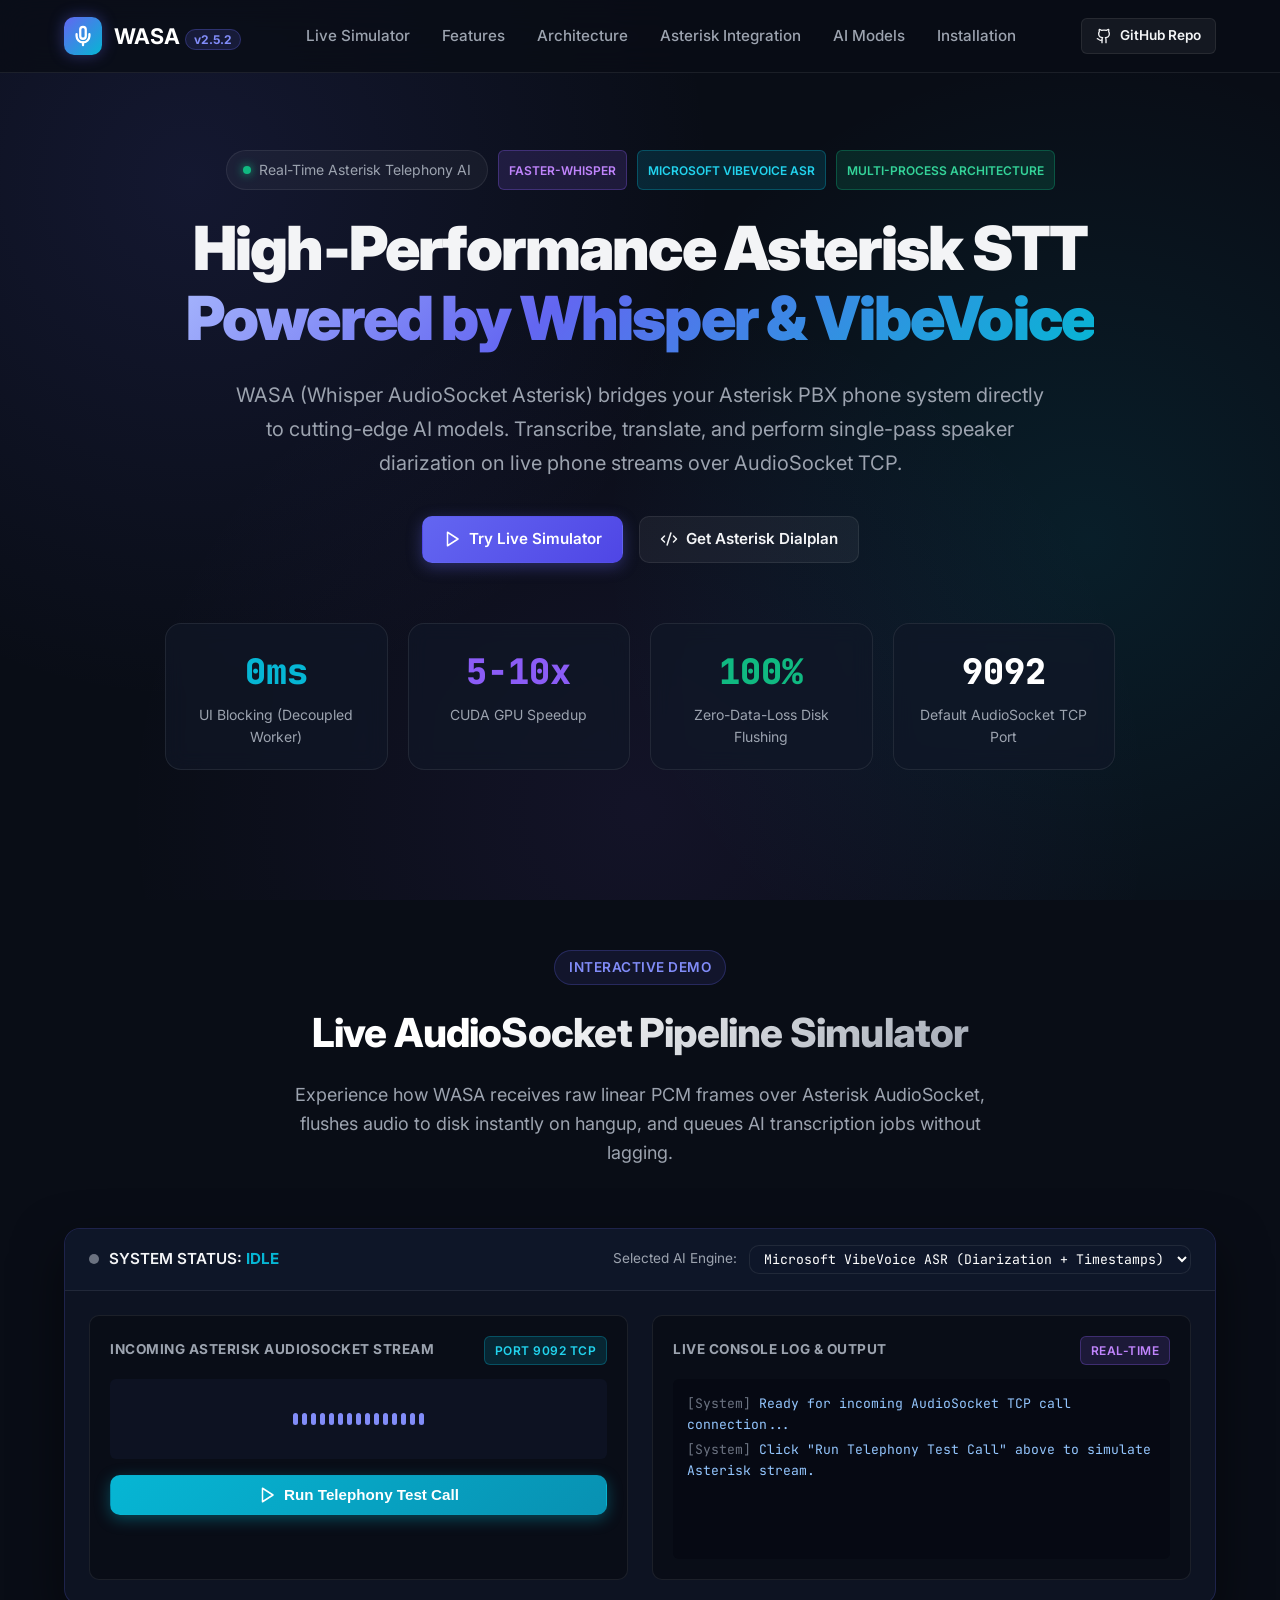
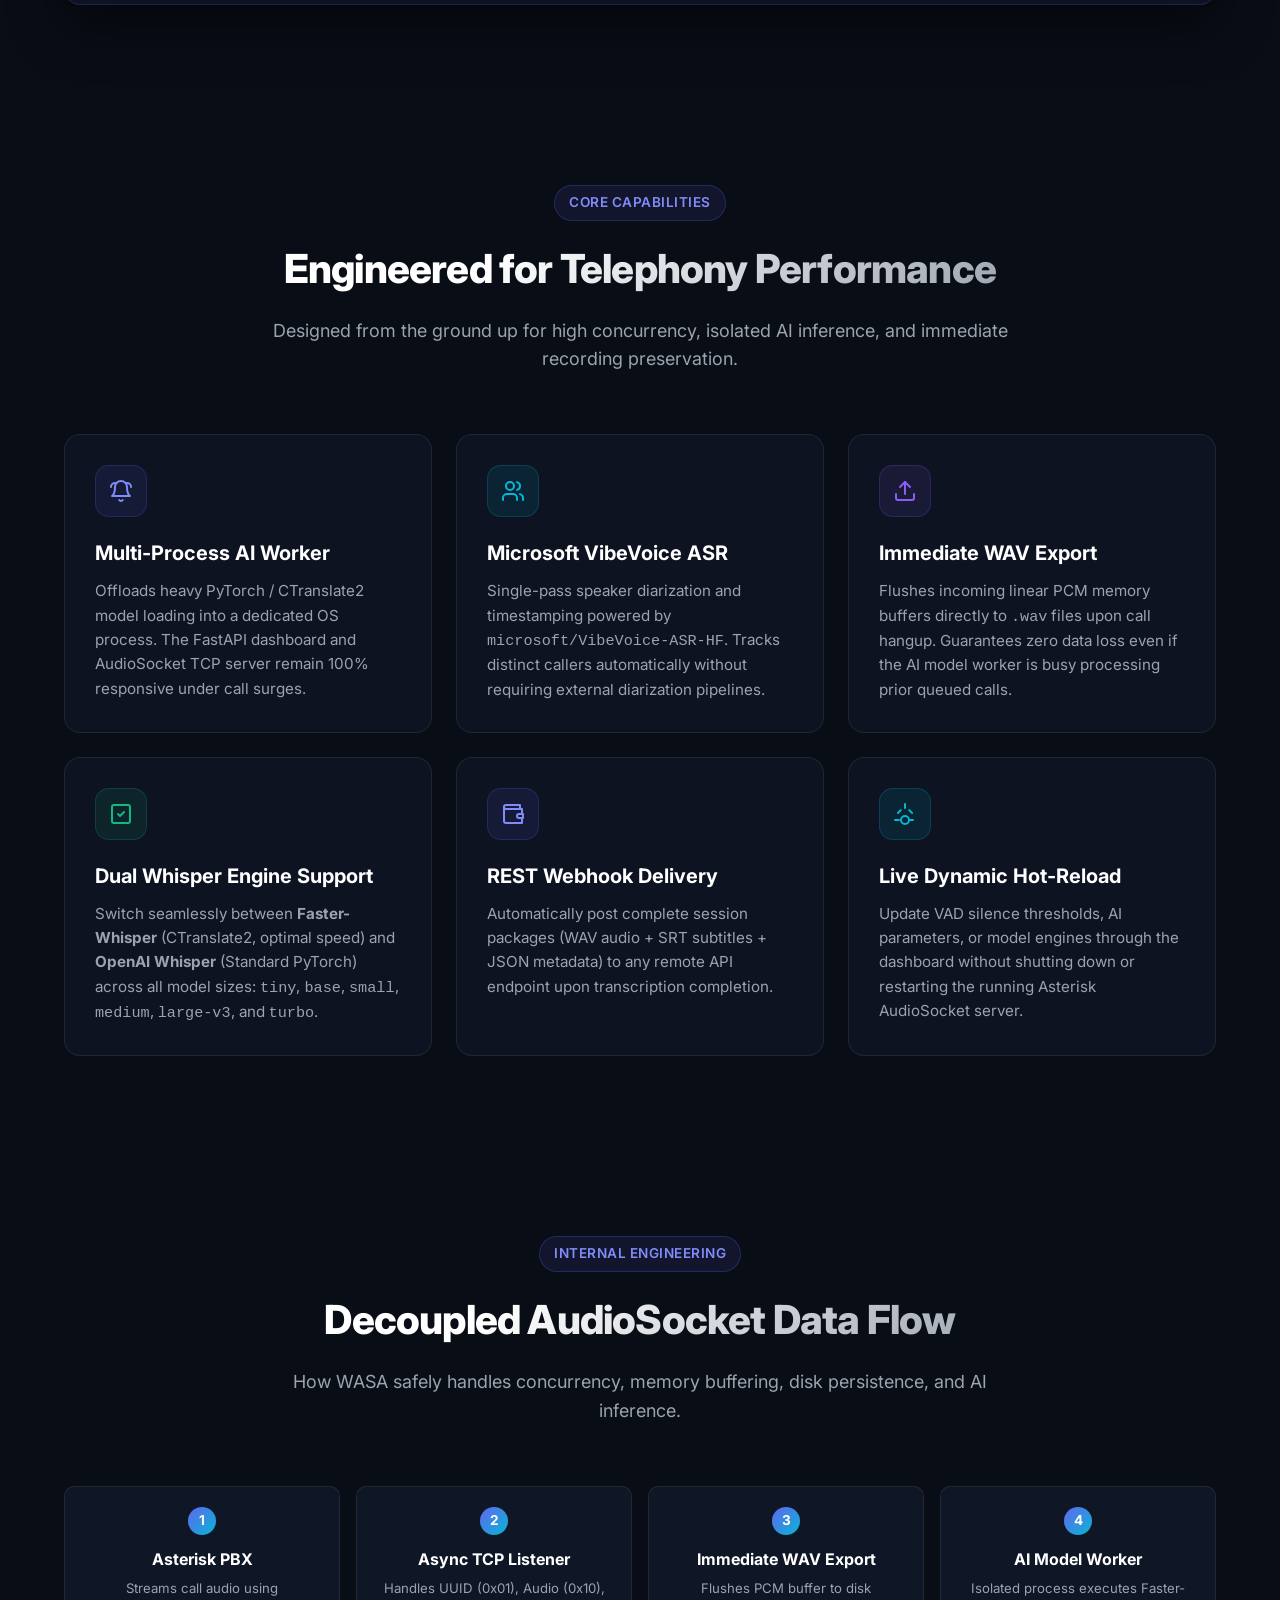
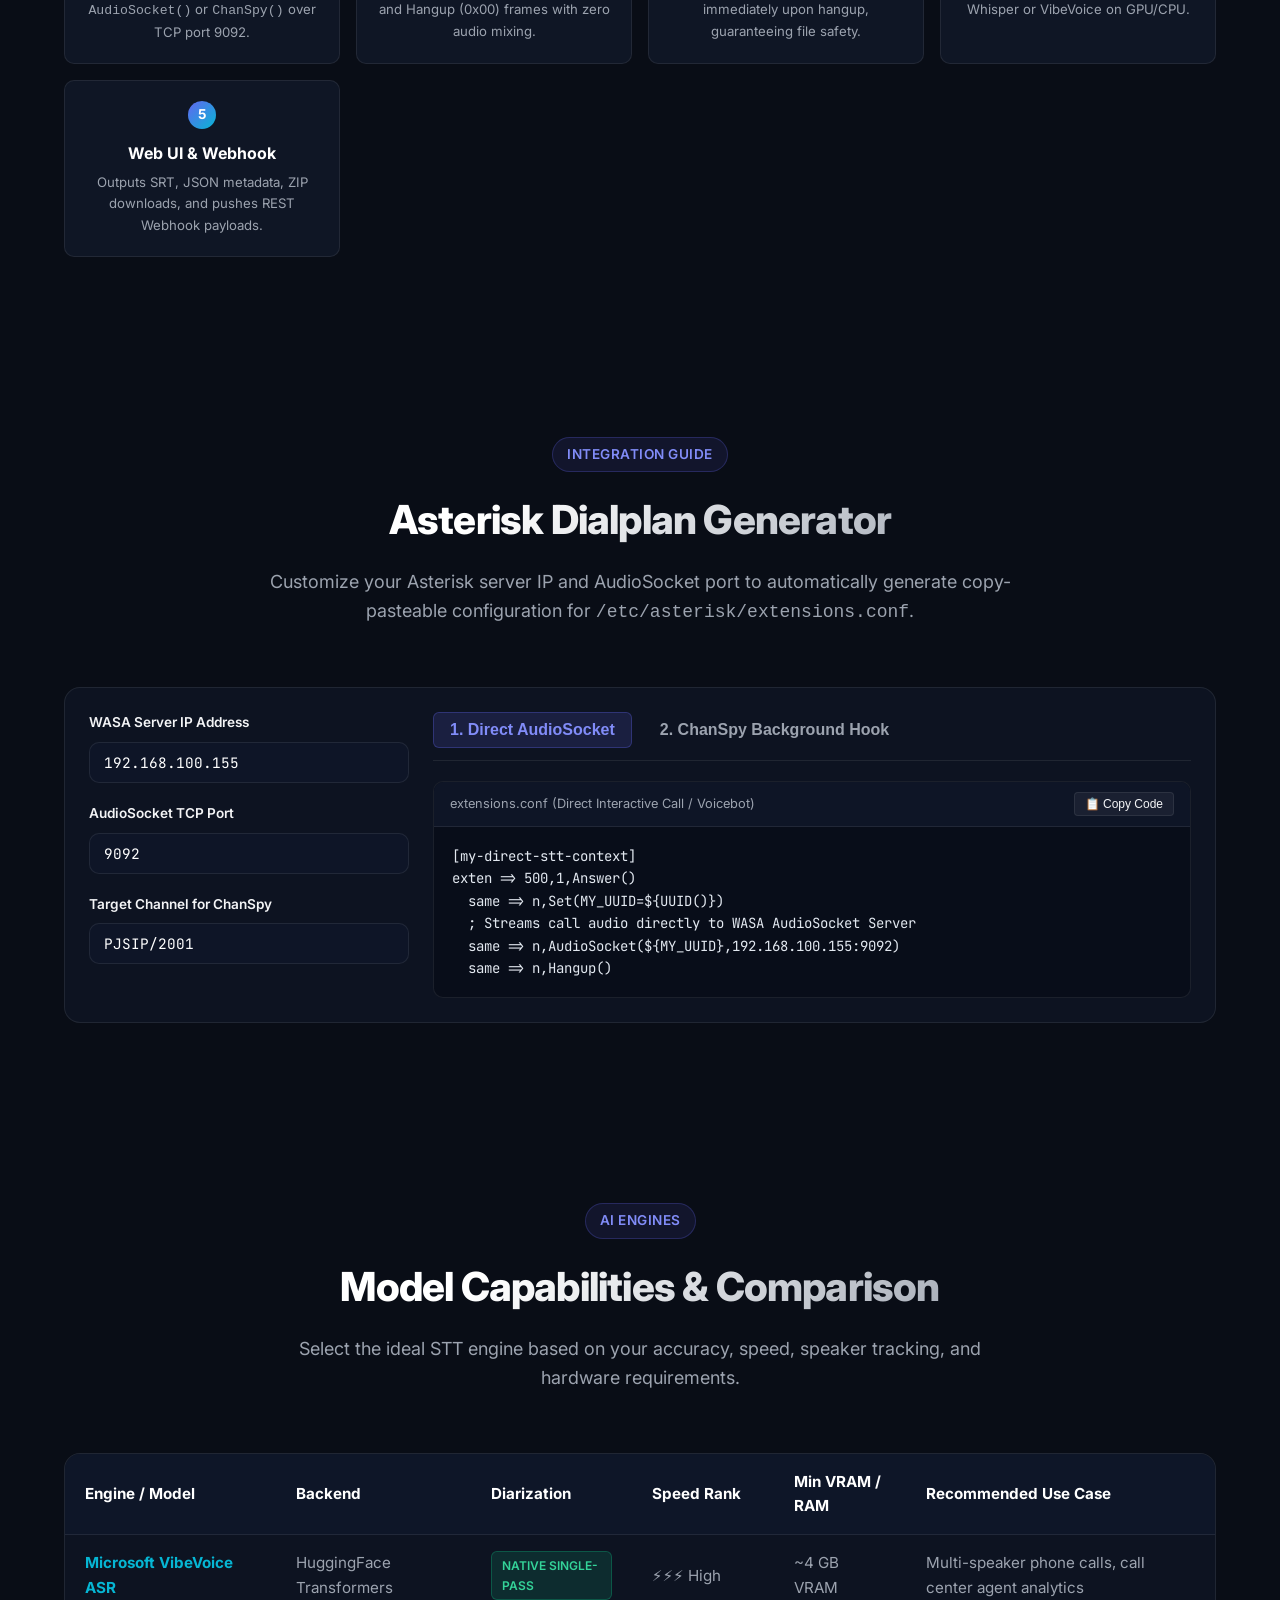
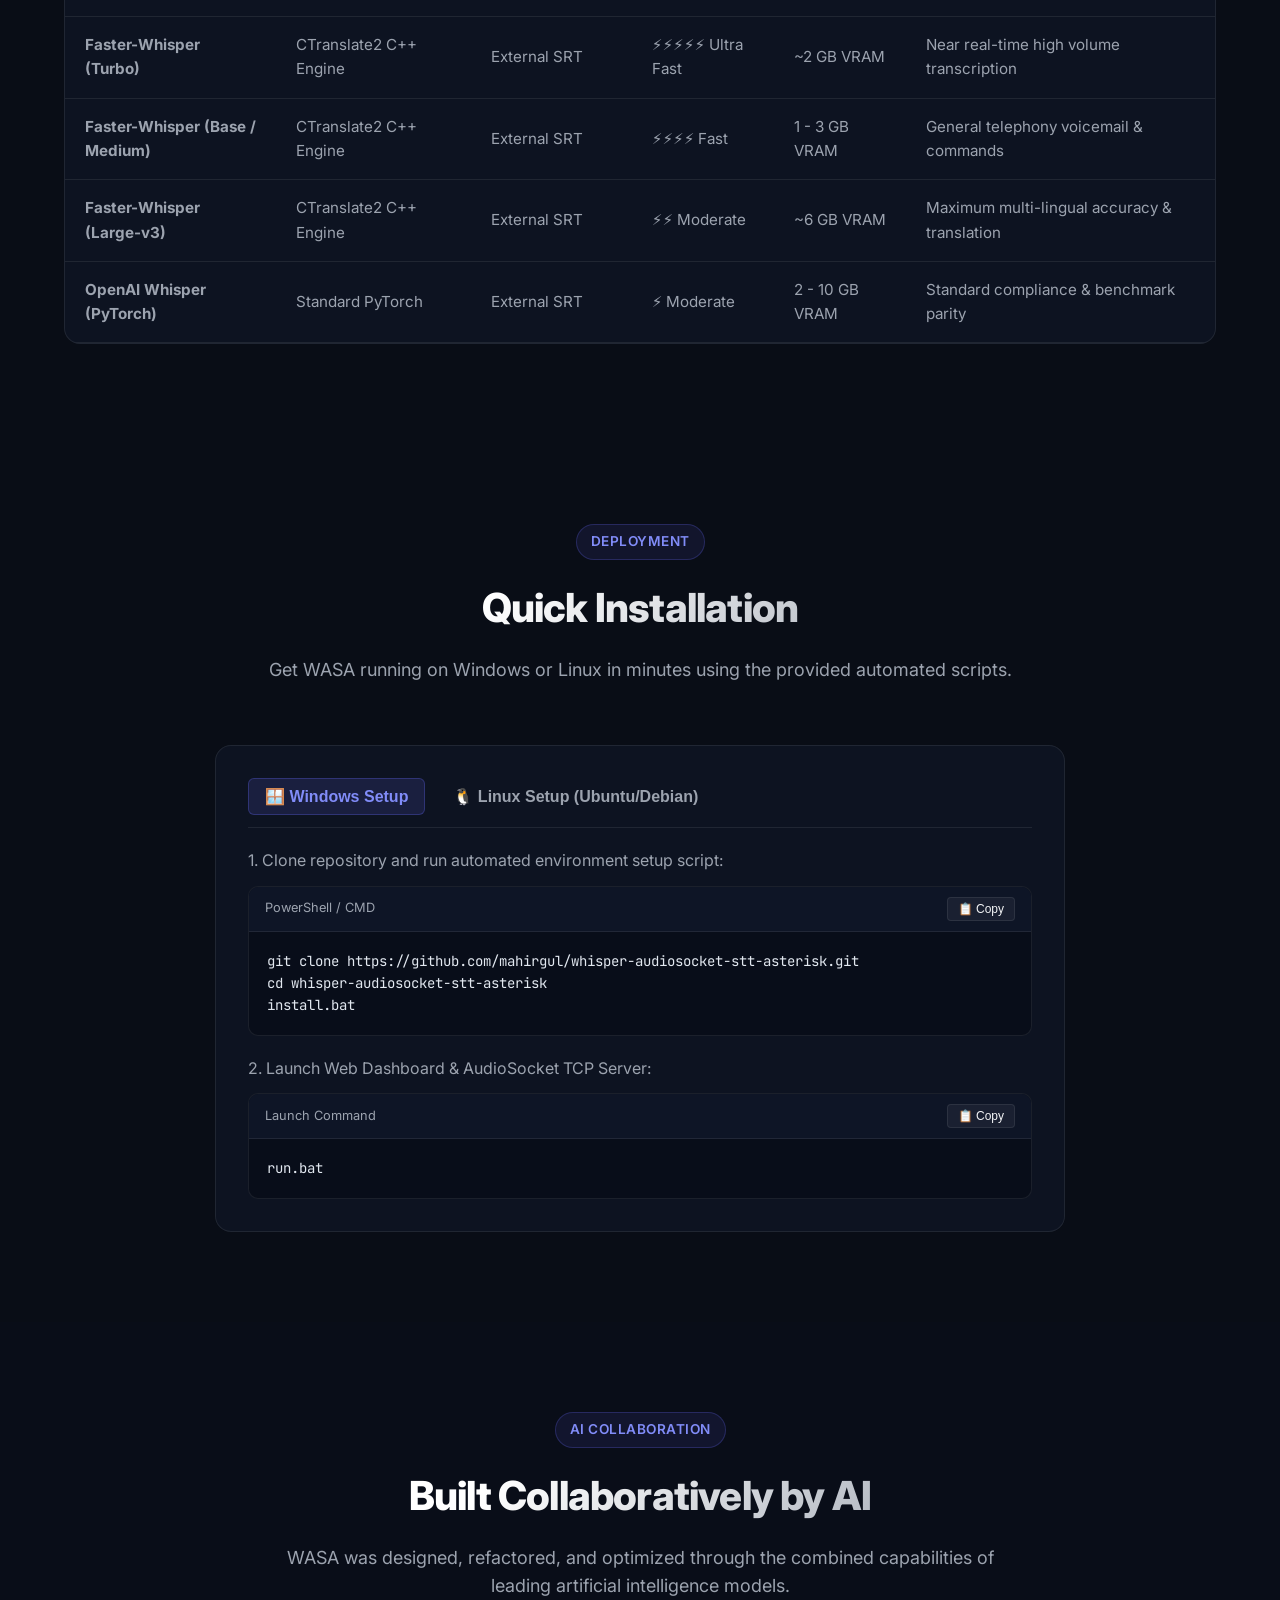
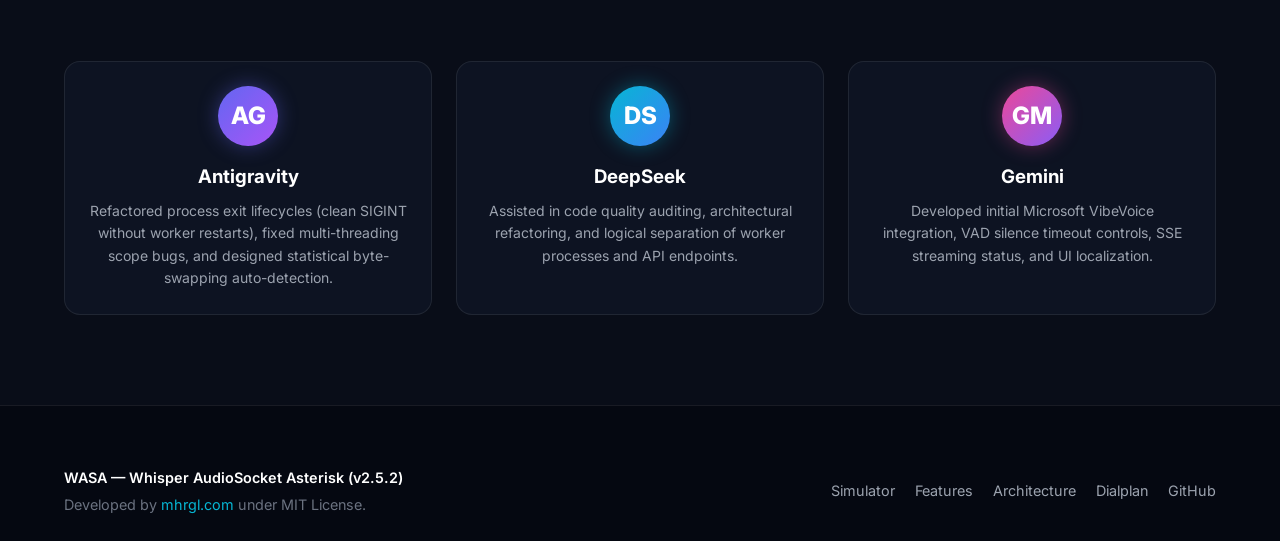
==== docs/index.html @ 1b84e997 "feat: add GitHub Pages website and deployment workflow" ====
<!DOCTYPE html>
<html lang="en">
<head>
  <meta charset="UTF-8">
  <meta name="viewport" content="width=device-width, initial-scale=1.0">
  <title>WASA — Whisper AudioSocket Asterisk | Real-Time AI Telephony Engine</title>
  <meta name="description" content="WASA (Whisper AudioSocket Asterisk) is a high-performance multi-process AI telephony engine transcribing live Asterisk PBX AudioSocket streams with Whisper and Microsoft VibeVoice ASR.">
  <meta name="keywords" content="Asterisk, AudioSocket, Whisper, Faster-Whisper, VibeVoice, Telephony, Speech to Text, STT, AI, Diarization, PyTorch, FastAPI">
  
  <!-- Google Fonts & Lucide Icons -->
  <link rel="preconnect" href="https://fonts.googleapis.com">
  <link rel="preconnect" href="https://fonts.gstatic.com" crossorigin>
  <link href="https://fonts.googleapis.com/css2?family=Inter:wght@300;400;500;600;700;800;900&family=JetBrains+Mono:wght@400;500;600;700&display=swap" rel="stylesheet">
  
  <!-- Main Stylesheet -->
  <link rel="stylesheet" href="styles.css">
  <link rel="icon" type="image/x-icon" href="../frontend/favicon.ico">
</head>
<body>

  <!-- Navigation Bar -->
  <nav class="navbar">
    <div class="container nav-container">
      <a href="#" class="nav-brand">
        <div class="nav-logo-icon">
          <svg xmlns="http://www.w3.org/2000/svg" viewBox="0 0 24 24" fill="none" stroke="currentColor" stroke-width="2.5" stroke-linecap="round" stroke-linejoin="round">
            <path d="M12 2a3 3 0 0 0-3 3v7a3 3 0 0 0 6 0V5a3 3 0 0 0-3-3Z"/>
            <path d="M19 10v2a7 7 0 0 1-14 0v-2"/>
            <line x1="12" x2="12" y1="19" y2="22"/>
          </svg>
        </div>
        <span>WASA <span style="font-size: 0.75rem; color: var(--primary-glow); background: rgba(99,102,241,0.15); padding: 2px 8px; border-radius: 12px; border: 1px solid rgba(99,102,241,0.3);">v2.5.2</span></span>
      </a>

      <ul class="nav-links">
        <li><a href="#simulator" class="nav-link">Live Simulator</a></li>
        <li><a href="#features" class="nav-link">Features</a></li>
        <li><a href="#architecture" class="nav-link">Architecture</a></li>
        <li><a href="#dialplan" class="nav-link">Asterisk Integration</a></li>
        <li><a href="#models" class="nav-link">AI Models</a></li>
        <li><a href="#installation" class="nav-link">Installation</a></li>
      </ul>

      <div class="nav-actions">
        <a href="https://github.com/mahirgul/whisper-audiosocket-stt-asterisk" target="_blank" class="btn btn-secondary btn-sm">
          <svg xmlns="http://www.w3.org/2000/svg" width="16" height="16" viewBox="0 0 24 24" fill="none" stroke="currentColor" stroke-width="2" stroke-linecap="round" stroke-linejoin="round"><path d="M15 22v-4a4.8 4.8 0 0 0-1-3.5c3 0 6-2 6-5.5.08-1.25-.27-2.48-1-3.5.28-1.15.28-2.35 0-3.5 0 0-1 0-3 1.5-2.64-.5-5.36-.5-8 0C6 2 5 2 5 2c-.3 1.15-.3 2.35 0 3.5A5.403 5.403 0 0 0 4 9c0 3.5 3 5.5 6 5.5-.39.49-.68 1.05-.85 1.65-.17.6-.22 1.23-.15 1.85v4"/><path d="M9 18c-4.51 2-5-2-7-2"/></svg>
          GitHub Repo
        </a>
      </div>
    </div>
  </nav>

  <!-- Hero Section -->
  <section class="hero">
    <div class="container">
      <div class="hero-badge-container">
        <div class="hero-pill">
          <span class="dot"></span>
          Real-Time Asterisk Telephony AI
        </div>
        <span class="badge badge-purple">Faster-Whisper</span>
        <span class="badge badge-cyan">Microsoft VibeVoice ASR</span>
        <span class="badge badge-emerald">Multi-Process Architecture</span>
      </div>

      <h1 class="hero-title">
        High-Performance Asterisk STT<br>
        <span class="hero-title-gradient">Powered by Whisper & VibeVoice</span>
      </h1>

      <p class="hero-subtitle">
        WASA (Whisper AudioSocket Asterisk) bridges your Asterisk PBX phone system directly to cutting-edge AI models. Transcribe, translate, and perform single-pass speaker diarization on live phone streams over AudioSocket TCP.
      </p>

      <div class="hero-cta">
        <a href="#simulator" class="btn btn-primary">
          <svg xmlns="http://www.w3.org/2000/svg" width="18" height="18" viewBox="0 0 24 24" fill="none" stroke="currentColor" stroke-width="2" stroke-linecap="round" stroke-linejoin="round"><polygon points="6 3 20 12 6 21 6 3"/></svg>
          Try Live Simulator
        </a>
        <a href="#dialplan" class="btn btn-secondary">
          <svg xmlns="http://www.w3.org/2000/svg" width="18" height="18" viewBox="0 0 24 24" fill="none" stroke="currentColor" stroke-width="2" stroke-linecap="round" stroke-linejoin="round"><path d="m18 16 4-4-4-4"/><path d="m6 8-4 4 4 4"/><path d="m14.5 4-5 16"/></svg>
          Get Asterisk Dialplan
        </a>
      </div>

      <!-- Hero Stats Bar -->
      <div class="hero-stats">
        <div class="stat-card">
          <div class="stat-value cyan">0ms</div>
          <div class="stat-label">UI Blocking (Decoupled Worker)</div>
        </div>
        <div class="stat-card">
          <div class="stat-value purple">5-10x</div>
          <div class="stat-label">CUDA GPU Speedup</div>
        </div>
        <div class="stat-card">
          <div class="stat-value emerald">100%</div>
          <div class="stat-label">Zero-Data-Loss Disk Flushing</div>
        </div>
        <div class="stat-card">
          <div class="stat-value">9092</div>
          <div class="stat-label">Default AudioSocket TCP Port</div>
        </div>
      </div>
    </div>
  </section>

  <!-- Interactive Telephony Simulator Section -->
  <section id="simulator">
    <div class="container">
      <div class="section-header">
        <span class="section-tag">Interactive Demo</span>
        <h2 class="section-title">Live AudioSocket Pipeline Simulator</h2>
        <p class="section-desc">Experience how WASA receives raw linear PCM frames over Asterisk AudioSocket, flushes audio to disk instantly on hangup, and queues AI transcription jobs without lagging.</p>
      </div>

      <div class="simulator-box">
        <div class="simulator-header">
          <div class="simulator-title">
            <span class="status-dot" id="sim-status-dot"></span>
            <span>SYSTEM STATUS: <strong id="sim-status-text" style="color: var(--cyan);">IDLE</strong></span>
          </div>

          <div style="display: flex; align-items: center; gap: 12px;">
            <label for="sim-engine" style="font-size: 0.85rem; color: var(--text-muted);">Selected AI Engine:</label>
            <select id="sim-engine" class="form-select" style="padding: 4px 10px; font-size: 0.825rem;">
              <option value="vibevoice">Microsoft VibeVoice ASR (Diarization + Timestamps)</option>
              <option value="faster">Faster-Whisper (Turbo / Base)</option>
              <option value="openai">OpenAI Whisper (Standard PyTorch)</option>
            </select>
          </div>
        </div>

        <div class="simulator-body">
          <div class="sim-panel">
            <div class="sim-panel-title">
              <span>Incoming Asterisk AudioSocket Stream</span>
              <span class="badge badge-cyan">Port 9092 TCP</span>
            </div>

            <!-- Wave Visualizer -->
            <div class="wave-visualizer" id="sim-wave">
              <div class="wave-bar"></div><div class="wave-bar"></div><div class="wave-bar"></div>
              <div class="wave-bar"></div><div class="wave-bar"></div><div class="wave-bar"></div>
              <div class="wave-bar"></div><div class="wave-bar"></div><div class="wave-bar"></div>
              <div class="wave-bar"></div><div class="wave-bar"></div><div class="wave-bar"></div>
              <div class="wave-bar"></div><div class="wave-bar"></div><div class="wave-bar"></div>
            </div>

            <button id="sim-start-btn" class="btn btn-cyan" style="width: 100%;">
              <svg xmlns="http://www.w3.org/2000/svg" width="18" height="18" viewBox="0 0 24 24" fill="none" stroke="currentColor" stroke-width="2" stroke-linecap="round" stroke-linejoin="round"><polygon points="6 3 20 12 6 21 6 3"/></svg>
              Run Telephony Test Call
            </button>
          </div>

          <div class="sim-panel">
            <div class="sim-panel-title">
              <span>Live Console Log & Output</span>
              <span class="badge badge-purple">Real-Time</span>
            </div>

            <div class="sim-console" id="sim-console">
              <div class="sim-console-line info"><span class="ts">[System]</span> Ready for incoming AudioSocket TCP call connection...</div>
              <div class="sim-console-line info"><span class="ts">[System]</span> Click "Run Telephony Test Call" above to simulate Asterisk stream.</div>
            </div>
          </div>
        </div>
      </div>
    </div>
  </section>

  <!-- Key Features Grid -->
  <section id="features">
    <div class="container">
      <div class="section-header">
        <span class="section-tag">Core Capabilities</span>
        <h2 class="section-title">Engineered for Telephony Performance</h2>
        <p class="section-desc">Designed from the ground up for high concurrency, isolated AI inference, and immediate recording preservation.</p>
      </div>

      <div class="features-grid">
        <div class="feature-card">
          <div class="feature-icon">
            <svg xmlns="http://www.w3.org/2000/svg" width="24" height="24" viewBox="0 0 24 24" fill="none" stroke="currentColor" stroke-width="2" stroke-linecap="round" stroke-linejoin="round"><path d="M18 8A6 6 0 0 0 6 8c0 7-3 9-3 9h18s-3-2-3-9"/><path d="M13.73 21a2 2 0 0 1-3.46 0"/><path d="M2 8c0-2.2 1.8-4 4-4"/><path d="M22 8c0-2.2-1.8-4-4-4"/></svg>
          </div>
          <h3 class="feature-title">Multi-Process AI Worker</h3>
          <p class="feature-desc">Offloads heavy PyTorch / CTranslate2 model loading into a dedicated OS process. The FastAPI dashboard and AudioSocket TCP server remain 100% responsive under call surges.</p>
        </div>

        <div class="feature-card cyan">
          <div class="feature-icon">
            <svg xmlns="http://www.w3.org/2000/svg" width="24" height="24" viewBox="0 0 24 24" fill="none" stroke="currentColor" stroke-width="2" stroke-linecap="round" stroke-linejoin="round"><path d="M16 21v-2a4 4 0 0 0-4-4H6a4 4 0 0 0-4 4v2"/><circle cx="9" cy="7" r="4"/><path d="M22 21v-2a4 4 0 0 0-3-3.87"/><path d="M16 3.13a4 4 0 0 1 0 7.75"/></svg>
          </div>
          <h3 class="feature-title">Microsoft VibeVoice ASR</h3>
          <p class="feature-desc">Single-pass speaker diarization and timestamping powered by <code>microsoft/VibeVoice-ASR-HF</code>. Tracks distinct callers automatically without requiring external diarization pipelines.</p>
        </div>

        <div class="feature-card purple">
          <div class="feature-icon">
            <svg xmlns="http://www.w3.org/2000/svg" width="24" height="24" viewBox="0 0 24 24" fill="none" stroke="currentColor" stroke-width="2" stroke-linecap="round" stroke-linejoin="round"><path d="M21 15v4a2 2 0 0 1-2 2H5a2 2 0 0 1-2-2v-4"/><polyline points="17 8 12 3 7 8"/><line x1="12" x2="12" y1="3" y2="15"/></svg>
          </div>
          <h3 class="feature-title">Immediate WAV Export</h3>
          <p class="feature-desc">Flushes incoming linear PCM memory buffers directly to <code>.wav</code> files upon call hangup. Guarantees zero data loss even if the AI model worker is busy processing prior queued calls.</p>
        </div>

        <div class="feature-card emerald">
          <div class="feature-icon">
            <svg xmlns="http://www.w3.org/2000/svg" width="24" height="24" viewBox="0 0 24 24" fill="none" stroke="currentColor" stroke-width="2" stroke-linecap="round" stroke-linejoin="round"><rect width="18" height="18" x="3" y="3" rx="2"/><path d="m9 12 2 2 4-4"/></svg>
          </div>
          <h3 class="feature-title">Dual Whisper Engine Support</h3>
          <p class="feature-desc">Switch seamlessly between <strong>Faster-Whisper</strong> (CTranslate2, optimal speed) and <strong>OpenAI Whisper</strong> (Standard PyTorch) across all model sizes: <code>tiny</code>, <code>base</code>, <code>small</code>, <code>medium</code>, <code>large-v3</code>, and <code>turbo</code>.</p>
        </div>

        <div class="feature-card">
          <div class="feature-icon">
            <svg xmlns="http://www.w3.org/2000/svg" width="24" height="24" viewBox="0 0 24 24" fill="none" stroke="currentColor" stroke-width="2" stroke-linecap="round" stroke-linejoin="round"><path d="M21 12V7H5a2 2 0 0 1 0-4h14v4"/><path d="M3 5v14a2 2 0 0 0 2 2h16v-5"/><path d="M18 12a2 2 0 0 0 0 4h4v-4Z"/></svg>
          </div>
          <h3 class="feature-title">REST Webhook Delivery</h3>
          <p class="feature-desc">Automatically post complete session packages (WAV audio + SRT subtitles + JSON metadata) to any remote API endpoint upon transcription completion.</p>
        </div>

        <div class="feature-card cyan">
          <div class="feature-icon">
            <svg xmlns="http://www.w3.org/2000/svg" width="24" height="24" viewBox="0 0 24 24" fill="none" stroke="currentColor" stroke-width="2" stroke-linecap="round" stroke-linejoin="round"><path d="M12 2v4"/><path d="m4.93 10.93 2.83-2.83"/><path d="M2 18h4"/><path d="m20 18-4 0"/><path d="m19.07 10.93-2.83-2.83"/><circle cx="12" cy="18" r="4"/></svg>
          </div>
          <h3 class="feature-title">Live Dynamic Hot-Reload</h3>
          <p class="feature-desc">Update VAD silence thresholds, AI parameters, or model engines through the dashboard without shutting down or restarting the running Asterisk AudioSocket server.</p>
        </div>
      </div>
    </div>
  </section>

  <!-- System Architecture Explorer -->
  <section id="architecture">
    <div class="container">
      <div class="section-header">
        <span class="section-tag">Internal Engineering</span>
        <h2 class="section-title">Decoupled AudioSocket Data Flow</h2>
        <p class="section-desc">How WASA safely handles concurrency, memory buffering, disk persistence, and AI inference.</p>
      </div>

      <div class="arch-diagram">
        <div class="arch-node">
          <div class="arch-step-num">1</div>
          <h4 class="arch-node-title">Asterisk PBX</h4>
          <p class="arch-node-desc">Streams call audio using <code>AudioSocket()</code> or <code>ChanSpy()</code> over TCP port 9092.</p>
        </div>

        <div class="arch-node">
          <div class="arch-step-num">2</div>
          <h4 class="arch-node-title">Async TCP Listener</h4>
          <p class="arch-node-desc">Handles UUID (0x01), Audio (0x10), and Hangup (0x00) frames with zero audio mixing.</p>
        </div>

        <div class="arch-node">
          <div class="arch-step-num">3</div>
          <h4 class="arch-node-title">Immediate WAV Export</h4>
          <p class="arch-node-desc"> Flushes PCM buffer to disk immediately upon hangup, guaranteeing file safety.</p>
        </div>

        <div class="arch-node">
          <div class="arch-step-num">4</div>
          <h4 class="arch-node-title">AI Model Worker</h4>
          <p class="arch-node-desc">Isolated process executes Faster-Whisper or VibeVoice on GPU/CPU.</p>
        </div>

        <div class="arch-node">
          <div class="arch-step-num">5</div>
          <h4 class="arch-node-title">Web UI & Webhook</h4>
          <p class="arch-node-desc">Outputs SRT, JSON metadata, ZIP downloads, and pushes REST Webhook payloads.</p>
        </div>
      </div>
    </div>
  </section>

  <!-- Asterisk Dialplan Customizer -->
  <section id="dialplan">
    <div class="container">
      <div class="section-header">
        <span class="section-tag">Integration Guide</span>
        <h2 class="section-title">Asterisk Dialplan Generator</h2>
        <p class="section-desc">Customize your Asterisk server IP and AudioSocket port to automatically generate copy-pasteable configuration for <code>/etc/asterisk/extensions.conf</code>.</p>
      </div>

      <div class="dialplan-container">
        <div class="dialplan-controls">
          <div class="form-group">
            <label class="form-label" for="ast-ip">WASA Server IP Address</label>
            <input type="text" id="ast-ip" class="form-input" value="192.168.100.155" placeholder="e.g. 192.168.1.100">
          </div>

          <div class="form-group">
            <label class="form-label" for="ast-port">AudioSocket TCP Port</label>
            <input type="text" id="ast-port" class="form-input" value="9092" placeholder="9092">
          </div>

          <div class="form-group">
            <label class="form-label" for="ast-chan">Target Channel for ChanSpy</label>
            <input type="text" id="ast-chan" class="form-input" value="PJSIP/2001" placeholder="PJSIP/2001">
          </div>
        </div>

        <div>
          <!-- Tab Navigation for Code Snippets -->
          <div class="tab-header">
            <button class="tab-btn active" data-tab-group="dialplan" data-tab-target="tab-direct">1. Direct AudioSocket</button>
            <button class="tab-btn" data-tab-group="dialplan" data-tab-target="tab-chanspy">2. ChanSpy Background Hook</button>
          </div>

          <!-- Direct Code Tab -->
          <div id="tab-direct" class="tab-content active" data-tab-group="dialplan">
            <div class="code-block-wrapper">
              <div class="code-block-header">
                <span>extensions.conf (Direct Interactive Call / Voicebot)</span>
                <button class="copy-btn" onclick="copyToClipboard('code-direct', this)">📋 Copy Code</button>
              </div>
              <pre><code id="code-direct"></code></pre>
            </div>
          </div>

          <!-- ChanSpy Code Tab -->
          <div id="tab-chanspy" class="tab-content" data-tab-group="dialplan">
            <div class="code-block-wrapper">
              <div class="code-block-header">
                <span>extensions.conf (Silent Live Call Monitoring)</span>
                <button class="copy-btn" onclick="copyToClipboard('code-chanspy', this)">📋 Copy Code</button>
              </div>
              <pre><code id="code-chanspy"></code></pre>
            </div>
          </div>
        </div>
      </div>
    </div>
  </section>

  <!-- AI Model Matrix -->
  <section id="models">
    <div class="container">
      <div class="section-header">
        <span class="section-tag">AI Engines</span>
        <h2 class="section-title">Model Capabilities & Comparison</h2>
        <p class="section-desc">Select the ideal STT engine based on your accuracy, speed, speaker tracking, and hardware requirements.</p>
      </div>

      <div class="models-table-wrapper">
        <table class="models-table">
          <thead>
            <tr>
              <th>Engine / Model</th>
              <th>Backend</th>
              <th>Diarization</th>
              <th>Speed Rank</th>
              <th>Min VRAM / RAM</th>
              <th>Recommended Use Case</th>
            </tr>
          </thead>
          <tbody>
            <tr>
              <td><strong style="color: var(--cyan);">Microsoft VibeVoice ASR</strong></td>
              <td>HuggingFace Transformers</td>
              <td><span class="badge badge-emerald">Native Single-Pass</span></td>
              <td>⚡⚡⚡ High</td>
              <td>~4 GB VRAM</td>
              <td>Multi-speaker phone calls, call center agent analytics</td>
            </tr>
            <tr>
              <td><strong>Faster-Whisper (Turbo)</strong></td>
              <td>CTranslate2 C++ Engine</td>
              <td>External SRT</td>
              <td>⚡⚡⚡⚡⚡ Ultra Fast</td>
              <td>~2 GB VRAM</td>
              <td>Near real-time high volume transcription</td>
            </tr>
            <tr>
              <td><strong>Faster-Whisper (Base / Medium)</strong></td>
              <td>CTranslate2 C++ Engine</td>
              <td>External SRT</td>
              <td>⚡⚡⚡⚡ Fast</td>
              <td>1 - 3 GB VRAM</td>
              <td>General telephony voicemail & commands</td>
            </tr>
            <tr>
              <td><strong>Faster-Whisper (Large-v3)</strong></td>
              <td>CTranslate2 C++ Engine</td>
              <td>External SRT</td>
              <td>⚡⚡ Moderate</td>
              <td>~6 GB VRAM</td>
              <td>Maximum multi-lingual accuracy & translation</td>
            </tr>
            <tr>
              <td><strong>OpenAI Whisper (PyTorch)</strong></td>
              <td>Standard PyTorch</td>
              <td>External SRT</td>
              <td>⚡ Moderate</td>
              <td>2 - 10 GB VRAM</td>
              <td>Standard compliance & benchmark parity</td>
            </tr>
          </tbody>
        </table>
      </div>
    </div>
  </section>

  <!-- Installation Section -->
  <section id="installation">
    <div class="container">
      <div class="section-header">
        <span class="section-tag">Deployment</span>
        <h2 class="section-title">Quick Installation</h2>
        <p class="section-desc">Get WASA running on Windows or Linux in minutes using the provided automated scripts.</p>
      </div>

      <div class="glass-card" style="max-width: 850px; margin: 0 auto;">
        <div class="tab-header">
          <button class="tab-btn active" data-tab-group="install" data-tab-target="install-win">🪟 Windows Setup</button>
          <button class="tab-btn" data-tab-group="install" data-tab-target="install-linux">🐧 Linux Setup (Ubuntu/Debian)</button>
        </div>

        <div id="install-win" class="tab-content active" data-tab-group="install">
          <p style="margin-bottom: 12px; color: var(--text-muted);">1. Clone repository and run automated environment setup script:</p>
          <div class="code-block-wrapper" style="margin-bottom: 20px;">
            <div class="code-block-header">
              <span>PowerShell / CMD</span>
              <button class="copy-btn" onclick="copyToClipboard('code-install-win', this)">📋 Copy</button>
            </div>
            <pre><code id="code-install-win">git clone https://github.com/mahirgul/whisper-audiosocket-stt-asterisk.git
cd whisper-audiosocket-stt-asterisk
install.bat</code></pre>
          </div>

          <p style="margin-bottom: 12px; color: var(--text-muted);">2. Launch Web Dashboard & AudioSocket TCP Server:</p>
          <div class="code-block-wrapper">
            <div class="code-block-header">
              <span>Launch Command</span>
              <button class="copy-btn" onclick="copyToClipboard('code-run-win', this)">📋 Copy</button>
            </div>
            <pre><code id="code-run-win">run.bat</code></pre>
          </div>
        </div>

        <div id="install-linux" class="tab-content" data-tab-group="install">
          <p style="margin-bottom: 12px; color: var(--text-muted);">1. Clone repository and grant execution permissions:</p>
          <div class="code-block-wrapper" style="margin-bottom: 20px;">
            <div class="code-block-header">
              <span>Bash Shell</span>
              <button class="copy-btn" onclick="copyToClipboard('code-install-linux', this)">📋 Copy</button>
            </div>
            <pre><code id="code-install-linux">git clone https://github.com/mahirgul/whisper-audiosocket-stt-asterisk.git
cd whisper-audiosocket-stt-asterisk
chmod +x *.sh
./install.sh</code></pre>
          </div>

          <p style="margin-bottom: 12px; color: var(--text-muted);">2. Start server daemon:</p>
          <div class="code-block-wrapper">
            <div class="code-block-header">
              <span>Launch Command</span>
              <button class="copy-btn" onclick="copyToClipboard('code-run-linux', this)">📋 Copy</button>
            </div>
            <pre><code id="code-run-linux">./run.sh</code></pre>
          </div>
        </div>
      </div>
    </div>
  </section>

  <!-- Collaborative Engineering Section -->
  <section id="credits" style="background: rgba(10, 15, 27, 0.5);">
    <div class="container">
      <div class="section-header">
        <span class="section-tag">AI Collaboration</span>
        <h2 class="section-title">Built Collaboratively by AI</h2>
        <p class="section-desc">WASA was designed, refactored, and optimized through the combined capabilities of leading artificial intelligence models.</p>
      </div>

      <div class="collab-grid">
        <div class="collab-card">
          <div class="collab-avatar antigravity">AG</div>
          <h3 style="color: #fff; margin-bottom: 8px;">Antigravity</h3>
          <p style="font-size: 0.875rem; color: var(--text-muted);">Refactored process exit lifecycles (clean SIGINT without worker restarts), fixed multi-threading scope bugs, and designed statistical byte-swapping auto-detection.</p>
        </div>

        <div class="collab-card">
          <div class="collab-avatar deepseek">DS</div>
          <h3 style="color: #fff; margin-bottom: 8px;">DeepSeek</h3>
          <p style="font-size: 0.875rem; color: var(--text-muted);">Assisted in code quality auditing, architectural refactoring, and logical separation of worker processes and API endpoints.</p>
        </div>

        <div class="collab-card">
          <div class="collab-avatar gemini">GM</div>
          <h3 style="color: #fff; margin-bottom: 8px;">Gemini</h3>
          <p style="font-size: 0.875rem; color: var(--text-muted);">Developed initial Microsoft VibeVoice integration, VAD silence timeout controls, SSE streaming status, and UI localization.</p>
        </div>
      </div>
    </div>
  </section>

  <!-- Footer -->
  <footer>
    <div class="container footer-container">
      <div>
        <p style="font-weight: 600; color: #fff;">WASA — Whisper AudioSocket Asterisk (v2.5.2)</p>
        <p style="margin-top: 4px;">Developed by <a href="https://mhrgl.com" target="_blank" style="color: var(--cyan); text-decoration: none;">mhrgl.com</a> under MIT License.</p>
      </div>

      <div class="footer-links">
        <a href="#simulator">Simulator</a>
        <a href="#features">Features</a>
        <a href="#architecture">Architecture</a>
        <a href="#dialplan">Dialplan</a>
        <a href="https://github.com/mahirgul/whisper-audiosocket-stt-asterisk" target="_blank">GitHub</a>
      </div>
    </div>
  </footer>

  <!-- Application Script -->
  <script src="app.js"></script>
</body>
</html>
---- docs/styles.css ----
/* Modern GitHub Pages CSS for WASA (Whisper AudioSocket Asterisk) */
:root {
  --bg-dark: #090d16;
  --bg-card: rgba(17, 24, 39, 0.7);
  --bg-card-hover: rgba(24, 34, 53, 0.85);
  --border-color: rgba(255, 255, 255, 0.08);
  --border-glow: rgba(99, 102, 241, 0.3);
  
  --primary: #6366f1;
  --primary-glow: #818cf8;
  --cyan: #06b6d4;
  --emerald: #10b981;
  --purple: #8b5cf6;
  --rose: #f43f5e;
  --amber: #f59e0b;
  
  --text-main: #f3f4f6;
  --text-muted: #9ca3af;
  --text-dim: #6b7280;
  
  --font-sans: 'Inter', system-ui, -apple-system, BlinkMacSystemFont, 'Segoe UI', Roboto, sans-serif;
  --font-mono: 'JetBrains Mono', 'Fira Code', Consolas, monospace;

  --transition-fast: 0.2s ease;
  --transition-normal: 0.3s cubic-bezier(0.4, 0, 0.2, 1);
  --radius-lg: 16px;
  --radius-md: 10px;
  --radius-sm: 6px;
}

* {
  box-sizing: border-box;
  margin: 0;
  padding: 0;
}

html {
  scroll-behavior: smooth;
  font-family: var(--font-sans);
  background-color: var(--bg-dark);
  color: var(--text-main);
  line-height: 1.6;
}

body {
  overflow-x: hidden;
  background: 
    radial-gradient(circle at 15% 20%, rgba(99, 102, 241, 0.12) 0%, transparent 40%),
    radial-gradient(circle at 85% 60%, rgba(6, 182, 212, 0.1) 0%, transparent 40%),
    radial-gradient(circle at 50% 90%, rgba(139, 92, 246, 0.08) 0%, transparent 50%),
    var(--bg-dark);
  background-attachment: fixed;
}

/* Scrollbar styling */
::-webkit-scrollbar {
  width: 8px;
  height: 8px;
}
::-webkit-scrollbar-track {
  background: var(--bg-dark);
}
::-webkit-scrollbar-thumb {
  background: #1f293d;
  border-radius: 4px;
}
::-webkit-scrollbar-thumb:hover {
  background: var(--primary);
}

/* Layout Utilities */
.container {
  max-width: 1200px;
  margin: 0 auto;
  padding: 0 24px;
}

section {
  padding: 90px 0;
  position: relative;
}

.section-header {
  text-align: center;
  max-width: 750px;
  margin: 0 auto 60px auto;
}

.section-tag {
  display: inline-flex;
  align-items: center;
  gap: 8px;
  padding: 6px 14px;
  background: rgba(99, 102, 241, 0.1);
  border: 1px solid rgba(99, 102, 241, 0.25);
  border-radius: 20px;
  color: var(--primary-glow);
  font-size: 0.85rem;
  font-weight: 600;
  letter-spacing: 0.5px;
  text-transform: uppercase;
  margin-bottom: 16px;
}

.section-title {
  font-size: 2.5rem;
  font-weight: 800;
  letter-spacing: -0.02em;
  color: #ffffff;
  margin-bottom: 16px;
  background: linear-gradient(135deg, #ffffff 30%, var(--text-muted) 100%);
  -webkit-background-clip: text;
  -webkit-text-fill-color: transparent;
}

.section-desc {
  font-size: 1.125rem;
  color: var(--text-muted);
}

/* Navigation Bar */
.navbar {
  position: fixed;
  top: 0;
  left: 0;
  right: 0;
  z-index: 1000;
  backdrop-filter: blur(16px);
  -webkit-backdrop-filter: blur(16px);
  background: rgba(9, 13, 22, 0.8);
  border-bottom: 1px solid var(--border-color);
  transition: var(--transition-normal);
}

.nav-container {
  display: flex;
  align-items: center;
  justify-content: space-between;
  height: 72px;
}

.nav-brand {
  display: flex;
  align-items: center;
  gap: 12px;
  text-decoration: none;
  color: #fff;
  font-weight: 700;
  font-size: 1.35rem;
}

.nav-logo-icon {
  width: 38px;
  height: 38px;
  border-radius: 10px;
  background: linear-gradient(135deg, var(--primary), var(--cyan));
  display: flex;
  align-items: center;
  justify-content: center;
  box-shadow: 0 0 15px rgba(99, 102, 241, 0.4);
}

.nav-logo-icon svg {
  width: 22px;
  height: 22px;
  color: #fff;
}

.nav-links {
  display: flex;
  align-items: center;
  gap: 32px;
  list-style: none;
}

.nav-link {
  color: var(--text-muted);
  text-decoration: none;
  font-size: 0.95rem;
  font-weight: 500;
  transition: var(--transition-fast);
}

.nav-link:hover {
  color: #fff;
}

.nav-actions {
  display: flex;
  align-items: center;
  gap: 12px;
}

/* Buttons */
.btn {
  display: inline-flex;
  align-items: center;
  justify-content: center;
  gap: 8px;
  padding: 10px 20px;
  border-radius: var(--radius-md);
  font-size: 0.95rem;
  font-weight: 600;
  text-decoration: none;
  cursor: pointer;
  transition: var(--transition-normal);
  border: 1px solid transparent;
}

.btn-primary {
  background: linear-gradient(135deg, var(--primary) 0%, #4f46e5 100%);
  color: #fff;
  box-shadow: 0 4px 15px rgba(99, 102, 241, 0.35);
}

.btn-primary:hover {
  transform: translateY(-2px);
  box-shadow: 0 6px 20px rgba(99, 102, 241, 0.5);
  background: linear-gradient(135deg, #6366f1 0%, #4338ca 100%);
}

.btn-secondary {
  background: rgba(255, 255, 255, 0.05);
  border-color: var(--border-color);
  color: var(--text-main);
}

.btn-secondary:hover {
  background: rgba(255, 255, 255, 0.1);
  border-color: rgba(255, 255, 255, 0.2);
  color: #fff;
}

.btn-cyan {
  background: linear-gradient(135deg, var(--cyan) 0%, #0891b2 100%);
  color: #fff;
  box-shadow: 0 4px 15px rgba(6, 182, 212, 0.35);
}

.btn-cyan:hover {
  transform: translateY(-2px);
  box-shadow: 0 6px 20px rgba(6, 182, 212, 0.5);
}

.btn-sm {
  padding: 6px 14px;
  font-size: 0.85rem;
  border-radius: var(--radius-sm);
}

/* Badges */
.badge {
  display: inline-flex;
  align-items: center;
  gap: 6px;
  padding: 4px 10px;
  border-radius: 6px;
  font-size: 0.75rem;
  font-weight: 600;
  text-transform: uppercase;
}

.badge-purple {
  background: rgba(139, 92, 246, 0.15);
  color: #c084fc;
  border: 1px solid rgba(139, 92, 246, 0.3);
}

.badge-cyan {
  background: rgba(6, 182, 212, 0.15);
  color: #22d3ee;
  border: 1px solid rgba(6, 182, 212, 0.3);
}

.badge-emerald {
  background: rgba(16, 185, 129, 0.15);
  color: #34d399;
  border: 1px solid rgba(16, 185, 129, 0.3);
}

/* Hero Section */
.hero {
  padding-top: 150px;
  padding-bottom: 90px;
  text-align: center;
}

.hero-badge-container {
  display: flex;
  justify-content: center;
  gap: 10px;
  flex-wrap: wrap;
  margin-bottom: 24px;
}

.hero-pill {
  display: inline-flex;
  align-items: center;
  gap: 8px;
  padding: 8px 16px;
  background: rgba(255, 255, 255, 0.04);
  border: 1px solid var(--border-color);
  border-radius: 30px;
  font-size: 0.875rem;
  color: var(--text-muted);
}

.hero-pill span.dot {
  width: 8px;
  height: 8px;
  border-radius: 50%;
  background-color: var(--emerald);
  box-shadow: 0 0 10px var(--emerald);
  animation: pulse-dot 2s infinite;
}

@keyframes pulse-dot {
  0% { transform: scale(0.95); opacity: 0.8; }
  50% { transform: scale(1.2); opacity: 1; }
  100% { transform: scale(0.95); opacity: 0.8; }
}

.hero-title {
  font-size: 3.8rem;
  font-weight: 900;
  line-height: 1.15;
  letter-spacing: -0.03em;
  margin-bottom: 24px;
}

.hero-title-gradient {
  background: linear-gradient(135deg, #a5b4fc 0%, #6366f1 40%, #06b6d4 100%);
  -webkit-background-clip: text;
  -webkit-text-fill-color: transparent;
}

.hero-subtitle {
  font-size: 1.25rem;
  color: var(--text-muted);
  max-width: 820px;
  margin: 0 auto 36px auto;
  line-height: 1.7;
}

.hero-cta {
  display: flex;
  align-items: center;
  justify-content: center;
  gap: 16px;
  margin-bottom: 60px;
  flex-wrap: wrap;
}

/* Hero Stats Bar */
.hero-stats {
  display: grid;
  grid-template-columns: repeat(auto-fit, minmax(200px, 1fr));
  gap: 20px;
  max-width: 950px;
  margin: 0 auto;
}

.stat-card {
  background: var(--bg-card);
  border: 1px solid var(--border-color);
  border-radius: var(--radius-lg);
  padding: 20px;
  text-align: center;
  backdrop-filter: blur(10px);
  transition: var(--transition-normal);
}

.stat-card:hover {
  border-color: var(--border-glow);
  transform: translateY(-4px);
  background: var(--bg-card-hover);
}

.stat-value {
  font-size: 2.2rem;
  font-weight: 800;
  color: #fff;
  font-family: var(--font-mono);
}

.stat-value.cyan { color: var(--cyan); }
.stat-value.purple { color: var(--purple); }
.stat-value.emerald { color: var(--emerald); }

.stat-label {
  font-size: 0.875rem;
  color: var(--text-muted);
  margin-top: 4px;
}

/* Glass Card */
.glass-card {
  background: var(--bg-card);
  border: 1px solid var(--border-color);
  border-radius: var(--radius-lg);
  backdrop-filter: blur(16px);
  -webkit-backdrop-filter: blur(16px);
  padding: 32px;
  transition: var(--transition-normal);
}

.glass-card:hover {
  border-color: rgba(255, 255, 255, 0.15);
}

/* Interactive Telephony Simulator Section */
.simulator-box {
  background: #0d1322;
  border: 1px solid rgba(99, 102, 241, 0.2);
  border-radius: var(--radius-lg);
  overflow: hidden;
  box-shadow: 0 20px 50px rgba(0, 0, 0, 0.5);
}

.simulator-header {
  background: rgba(15, 23, 42, 0.9);
  padding: 16px 24px;
  display: flex;
  align-items: center;
  justify-content: space-between;
  border-bottom: 1px solid var(--border-color);
}

.simulator-title {
  display: flex;
  align-items: center;
  gap: 10px;
  font-weight: 600;
  font-size: 0.95rem;
}

.status-dot {
  width: 10px;
  height: 10px;
  border-radius: 50%;
  background-color: var(--text-dim);
}

.status-dot.active {
  background-color: var(--emerald);
  box-shadow: 0 0 10px var(--emerald);
  animation: pulse-dot 1.5s infinite;
}

.simulator-body {
  padding: 24px;
  display: grid;
  grid-template-columns: 1fr 1fr;
  gap: 24px;
}

@media (max-width: 900px) {
  .simulator-body {
    grid-template-columns: 1fr;
  }
}

.sim-panel {
  background: rgba(0, 0, 0, 0.3);
  border: 1px solid var(--border-color);
  border-radius: var(--radius-md);
  padding: 20px;
}

.sim-panel-title {
  font-size: 0.85rem;
  font-weight: 700;
  text-transform: uppercase;
  color: var(--text-muted);
  letter-spacing: 0.5px;
  margin-bottom: 14px;
  display: flex;
  align-items: center;
  justify-content: space-between;
}

/* Audio Wave Visualizer */
.wave-visualizer {
  height: 80px;
  display: flex;
  align-items: center;
  justify-content: center;
  gap: 4px;
  background: rgba(15, 23, 42, 0.6);
  border-radius: var(--radius-sm);
  padding: 12px;
  margin-bottom: 16px;
  overflow: hidden;
}

.wave-bar {
  width: 5px;
  height: 20%;
  background: var(--primary-glow);
  border-radius: 3px;
  transition: height 0.1s ease;
}

.wave-visualizer.active .wave-bar {
  animation: wave-anim 1.2s ease-in-out infinite alternate;
}

.wave-visualizer.active .wave-bar:nth-child(2n) { animation-delay: 0.2s; }
.wave-visualizer.active .wave-bar:nth-child(3n) { animation-delay: 0.4s; }
.wave-visualizer.active .wave-bar:nth-child(4n) { animation-delay: 0.1s; }
.wave-visualizer.active .wave-bar:nth-child(5n) { animation-delay: 0.3s; }

@keyframes wave-anim {
  0% { height: 15%; background: var(--cyan); }
  50% { height: 90%; background: var(--primary-glow); }
  100% { height: 35%; background: var(--purple); }
}

.sim-console {
  font-family: var(--font-mono);
  font-size: 0.82rem;
  color: #a7f3d0;
  background: #060913;
  border-radius: var(--radius-sm);
  padding: 14px;
  height: 180px;
  overflow-y: auto;
  line-height: 1.6;
}

.sim-console-line {
  margin-bottom: 4px;
}

.sim-console-line .ts { color: var(--text-dim); }
.sim-console-line.info { color: #93c5fd; }
.sim-console-line.success { color: #6ee7b7; }
.sim-console-line.warn { color: #fde047; }
.sim-console-line.speaker1 { color: #a5b4fc; }
.sim-console-line.speaker2 { color: #f472b6; }

/* Features Grid */
.features-grid {
  display: grid;
  grid-template-columns: repeat(auto-fit, minmax(320px, 1fr));
  gap: 24px;
}

.feature-card {
  position: relative;
  background: var(--bg-card);
  border: 1px solid var(--border-color);
  border-radius: var(--radius-lg);
  padding: 30px;
  transition: var(--transition-normal);
  overflow: hidden;
}

.feature-card::before {
  content: '';
  position: absolute;
  top: 0;
  left: 0;
  right: 0;
  height: 2px;
  background: linear-gradient(90deg, transparent, var(--primary), transparent);
  opacity: 0;
  transition: var(--transition-normal);
}

.feature-card:hover {
  transform: translateY(-5px);
  border-color: var(--border-glow);
  background: var(--bg-card-hover);
}

.feature-card:hover::before {
  opacity: 1;
}

.feature-icon {
  width: 52px;
  height: 52px;
  border-radius: 14px;
  background: rgba(99, 102, 241, 0.1);
  border: 1px solid rgba(99, 102, 241, 0.2);
  display: flex;
  align-items: center;
  justify-content: center;
  color: var(--primary-glow);
  margin-bottom: 20px;
}

.feature-card.cyan .feature-icon {
  background: rgba(6, 182, 212, 0.1);
  border-color: rgba(6, 182, 212, 0.2);
  color: var(--cyan);
}

.feature-card.purple .feature-icon {
  background: rgba(139, 92, 246, 0.1);
  border-color: rgba(139, 92, 246, 0.2);
  color: var(--purple);
}

.feature-card.emerald .feature-icon {
  background: rgba(16, 185, 129, 0.1);
  border-color: rgba(16, 185, 129, 0.2);
  color: var(--emerald);
}

.feature-title {
  font-size: 1.25rem;
  font-weight: 700;
  color: #fff;
  margin-bottom: 10px;
}

.feature-desc {
  color: var(--text-muted);
  font-size: 0.95rem;
  line-height: 1.6;
}

/* Dialplan Customizer Section */
.dialplan-container {
  display: grid;
  grid-template-columns: 320px 1fr;
  gap: 24px;
  background: var(--bg-card);
  border: 1px solid var(--border-color);
  border-radius: var(--radius-lg);
  padding: 24px;
}

@media (max-width: 900px) {
  .dialplan-container {
    grid-template-columns: 1fr;
  }
}

.dialplan-controls {
  display: flex;
  flex-direction: column;
  gap: 20px;
}

.form-group {
  display: flex;
  flex-direction: column;
  gap: 8px;
}

.form-label {
  font-size: 0.85rem;
  font-weight: 600;
  color: var(--text-main);
}

.form-input, .form-select {
  background: rgba(15, 23, 42, 0.8);
  border: 1px solid var(--border-color);
  border-radius: var(--radius-md);
  padding: 10px 14px;
  color: #fff;
  font-family: var(--font-mono);
  font-size: 0.9rem;
  outline: none;
  transition: var(--transition-fast);
}

.form-input:focus, .form-select:focus {
  border-color: var(--primary);
  box-shadow: 0 0 10px rgba(99, 102, 241, 0.3);
}

.code-block-wrapper {
  background: #080d19;
  border: 1px solid var(--border-color);
  border-radius: var(--radius-md);
  position: relative;
  overflow: hidden;
}

.code-block-header {
  background: rgba(15, 23, 42, 0.8);
  padding: 10px 16px;
  display: flex;
  align-items: center;
  justify-content: space-between;
  border-bottom: 1px solid var(--border-color);
  font-size: 0.8rem;
  color: var(--text-muted);
}

.copy-btn {
  background: rgba(255, 255, 255, 0.05);
  border: 1px solid var(--border-color);
  color: var(--text-main);
  padding: 4px 10px;
  border-radius: 4px;
  font-size: 0.75rem;
  cursor: pointer;
  transition: var(--transition-fast);
  display: flex;
  align-items: center;
  gap: 4px;
}

.copy-btn:hover {
  background: rgba(255, 255, 255, 0.15);
  color: #fff;
}

pre code {
  display: block;
  padding: 18px;
  font-family: var(--font-mono);
  font-size: 0.875rem;
  color: #e2e8f0;
  overflow-x: auto;
  line-height: 1.6;
}

/* Architecture Flow */
.arch-diagram {
  display: grid;
  grid-template-columns: repeat(auto-fit, minmax(220px, 1fr));
  gap: 16px;
  position: relative;
  margin-top: 40px;
}

.arch-node {
  background: rgba(17, 24, 39, 0.9);
  border: 1px solid var(--border-color);
  border-radius: var(--radius-md);
  padding: 20px;
  text-align: center;
  position: relative;
  transition: var(--transition-normal);
}

.arch-node:hover {
  border-color: var(--cyan);
  box-shadow: 0 0 20px rgba(6, 182, 212, 0.2);
  transform: translateY(-3px);
}

.arch-step-num {
  width: 28px;
  height: 28px;
  border-radius: 50%;
  background: linear-gradient(135deg, var(--primary), var(--cyan));
  color: #fff;
  font-weight: 700;
  font-size: 0.85rem;
  display: flex;
  align-items: center;
  justify-content: center;
  margin: 0 auto 12px auto;
}

.arch-node-title {
  font-weight: 700;
  font-size: 1rem;
  color: #fff;
  margin-bottom: 6px;
}

.arch-node-desc {
  font-size: 0.825rem;
  color: var(--text-muted);
}

/* Models Comparison Table */
.models-table-wrapper {
  overflow-x: auto;
  border-radius: var(--radius-lg);
  border: 1px solid var(--border-color);
  background: var(--bg-card);
}

.models-table {
  width: 100%;
  border-collapse: collapse;
  text-align: left;
  font-size: 0.95rem;
}

.models-table th {
  background: rgba(15, 23, 42, 0.9);
  padding: 16px 20px;
  color: #fff;
  font-weight: 700;
  border-bottom: 1px solid var(--border-color);
}

.models-table td {
  padding: 16px 20px;
  border-bottom: 1px solid var(--border-color);
  color: var(--text-muted);
}

.models-table tr:hover td {
  background: rgba(255, 255, 255, 0.02);
  color: #fff;
}

/* Installation Tabs */
.tab-header {
  display: flex;
  gap: 12px;
  margin-bottom: 20px;
  border-bottom: 1px solid var(--border-color);
  padding-bottom: 12px;
}

.tab-btn {
  background: transparent;
  border: none;
  color: var(--text-muted);
  font-size: 1rem;
  font-weight: 600;
  padding: 8px 16px;
  border-radius: var(--radius-sm);
  cursor: pointer;
  transition: var(--transition-fast);
}

.tab-btn.active {
  background: rgba(99, 102, 241, 0.15);
  color: var(--primary-glow);
  border: 1px solid rgba(99, 102, 241, 0.3);
}

.tab-content {
  display: none;
}

.tab-content.active {
  display: block;
}

/* Collab Section */
.collab-grid {
  display: grid;
  grid-template-columns: repeat(auto-fit, minmax(280px, 1fr));
  gap: 24px;
}

.collab-card {
  background: var(--bg-card);
  border: 1px solid var(--border-color);
  border-radius: var(--radius-lg);
  padding: 24px;
  text-align: center;
}

.collab-avatar {
  width: 60px;
  height: 60px;
  border-radius: 50%;
  margin: 0 auto 16px auto;
  display: flex;
  align-items: center;
  justify-content: center;
  font-size: 1.5rem;
  font-weight: 800;
}

.collab-avatar.antigravity {
  background: linear-gradient(135deg, #6366f1, #a855f7);
  color: #fff;
  box-shadow: 0 0 20px rgba(99, 102, 241, 0.4);
}

.collab-avatar.deepseek {
  background: linear-gradient(135deg, #06b6d4, #3b82f6);
  color: #fff;
  box-shadow: 0 0 20px rgba(6, 182, 212, 0.4);
}

.collab-avatar.gemini {
  background: linear-gradient(135deg, #ec4899, #8b5cf6);
  color: #fff;
  box-shadow: 0 0 20px rgba(236, 72, 153, 0.4);
}

/* Footer */
footer {
  border-top: 1px solid var(--border-color);
  padding: 60px 0 30px 0;
  background: #050811;
  color: var(--text-dim);
  font-size: 0.9rem;
}

.footer-container {
  display: flex;
  flex-wrap: wrap;
  align-items: center;
  justify-content: space-between;
  gap: 20px;
}

.footer-links {
  display: flex;
  gap: 20px;
}

.footer-links a {
  color: var(--text-muted);
  text-decoration: none;
  transition: var(--transition-fast);
}

.footer-links a:hover {
  color: #fff;
}
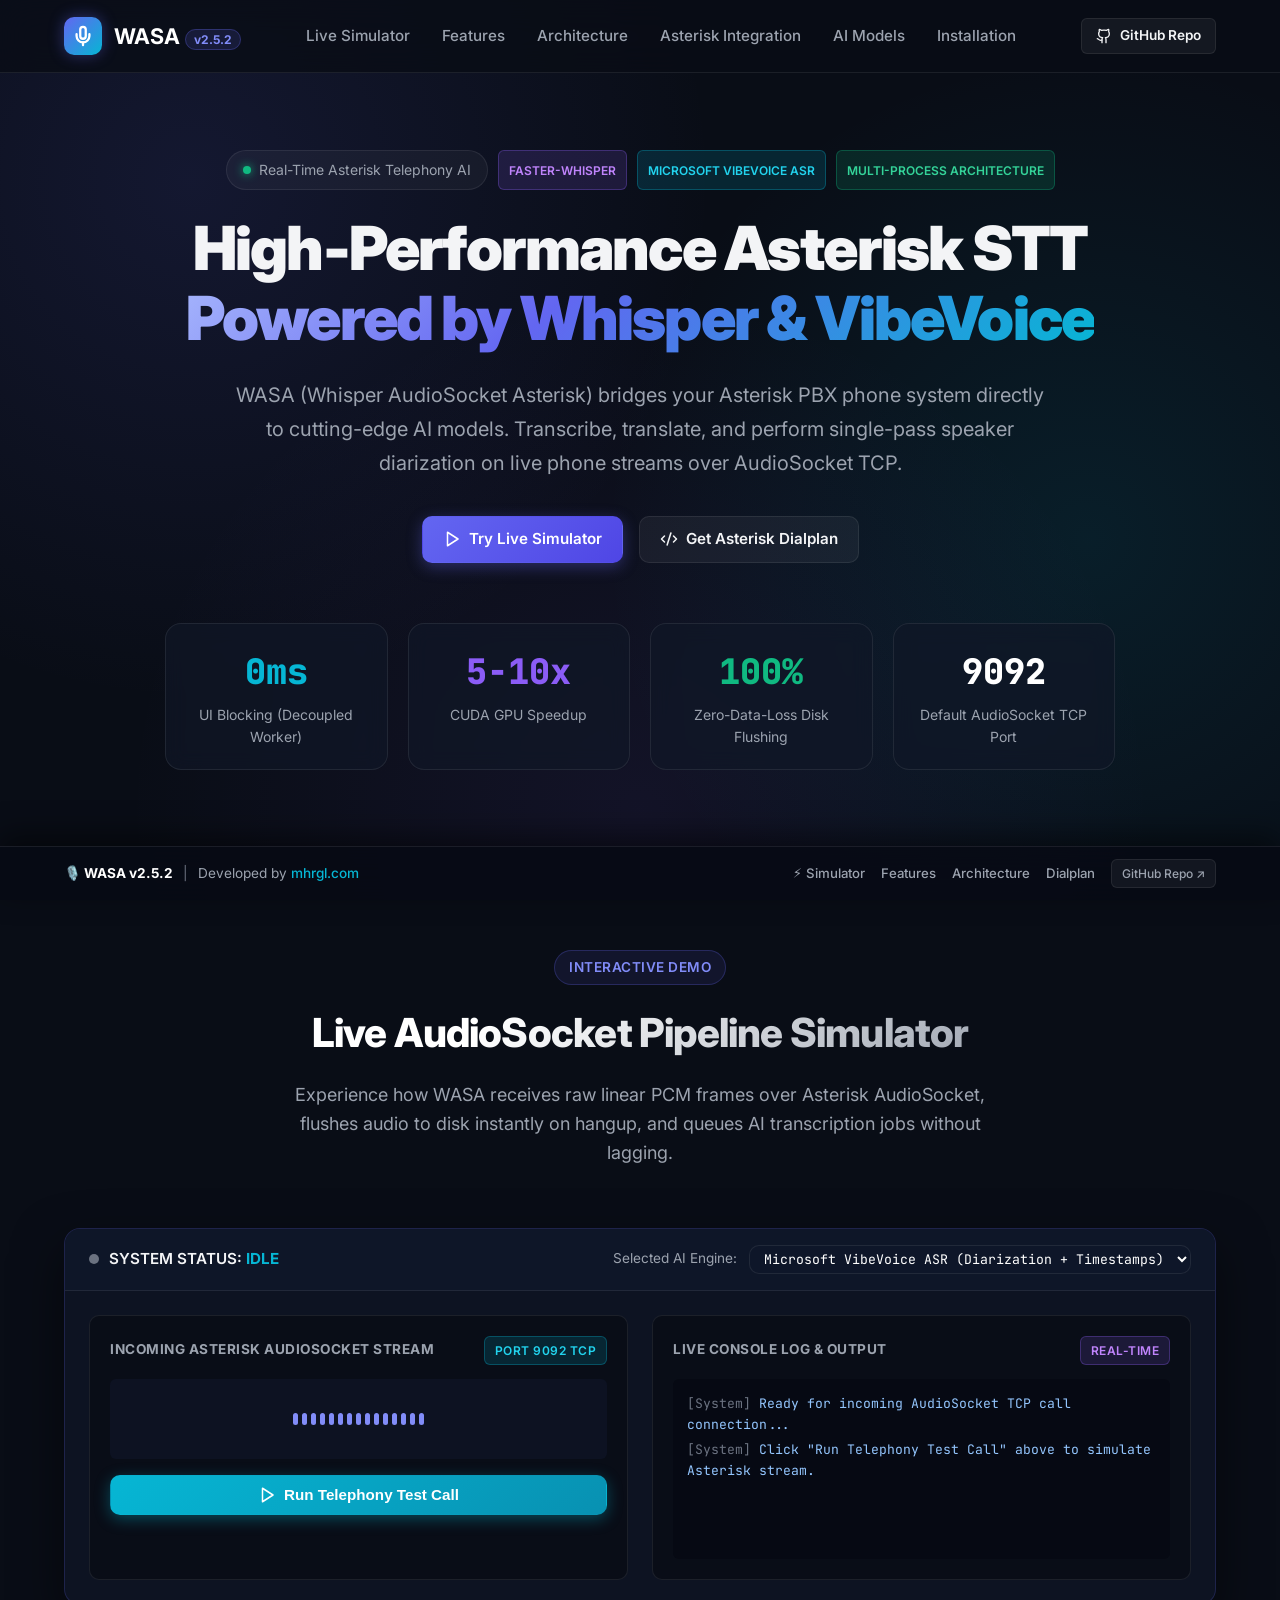
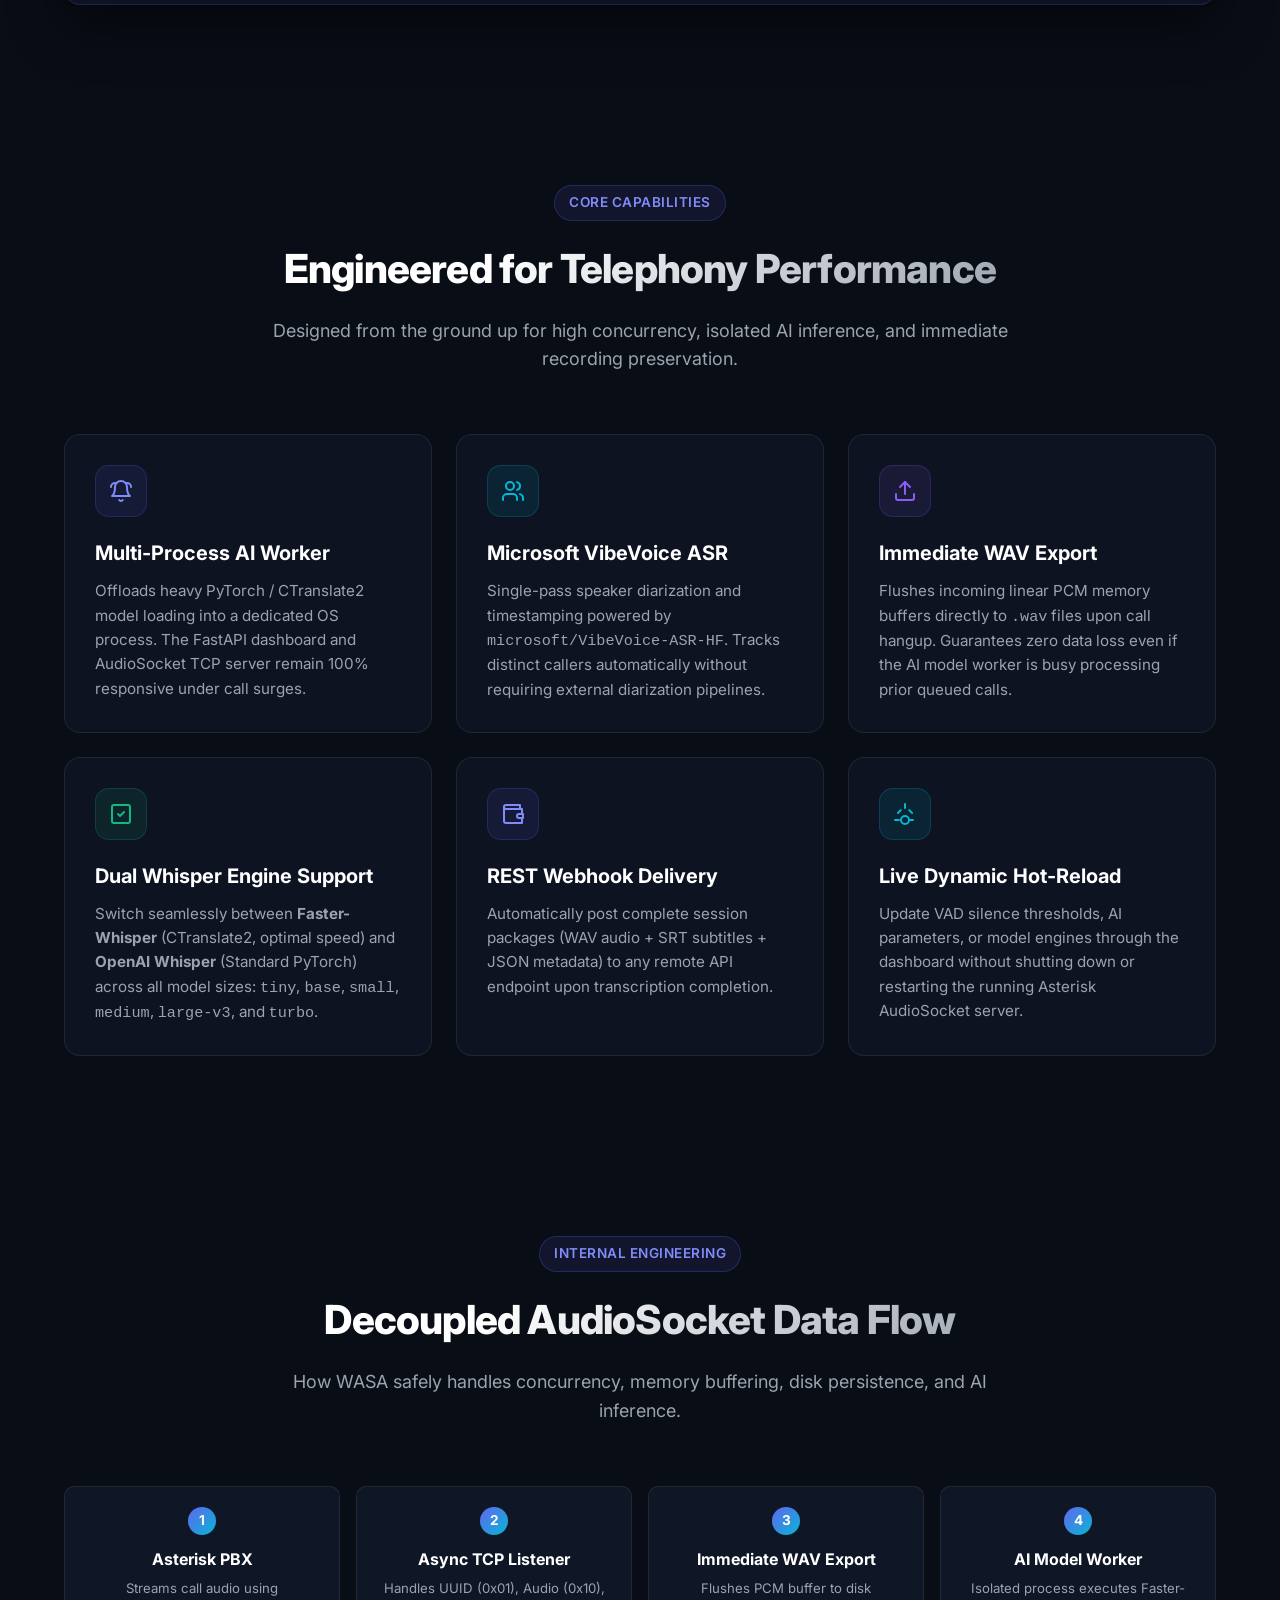
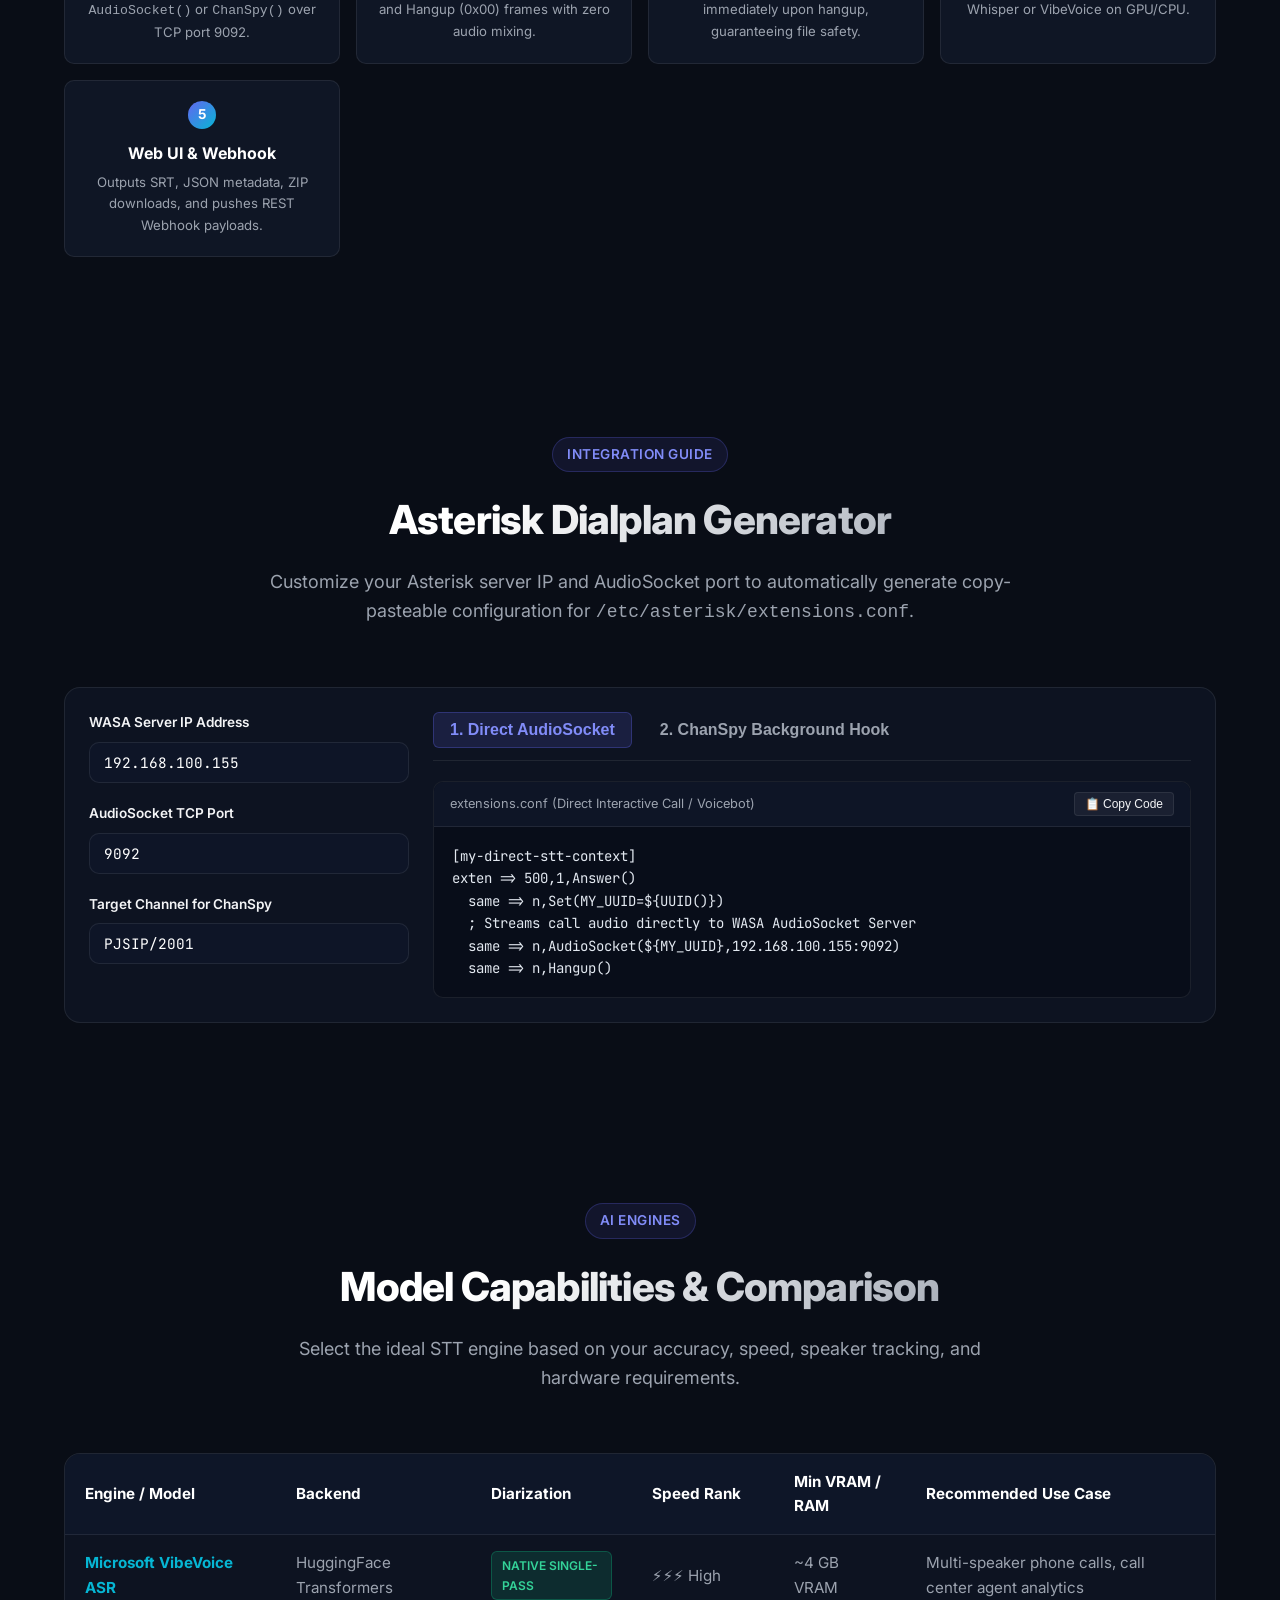
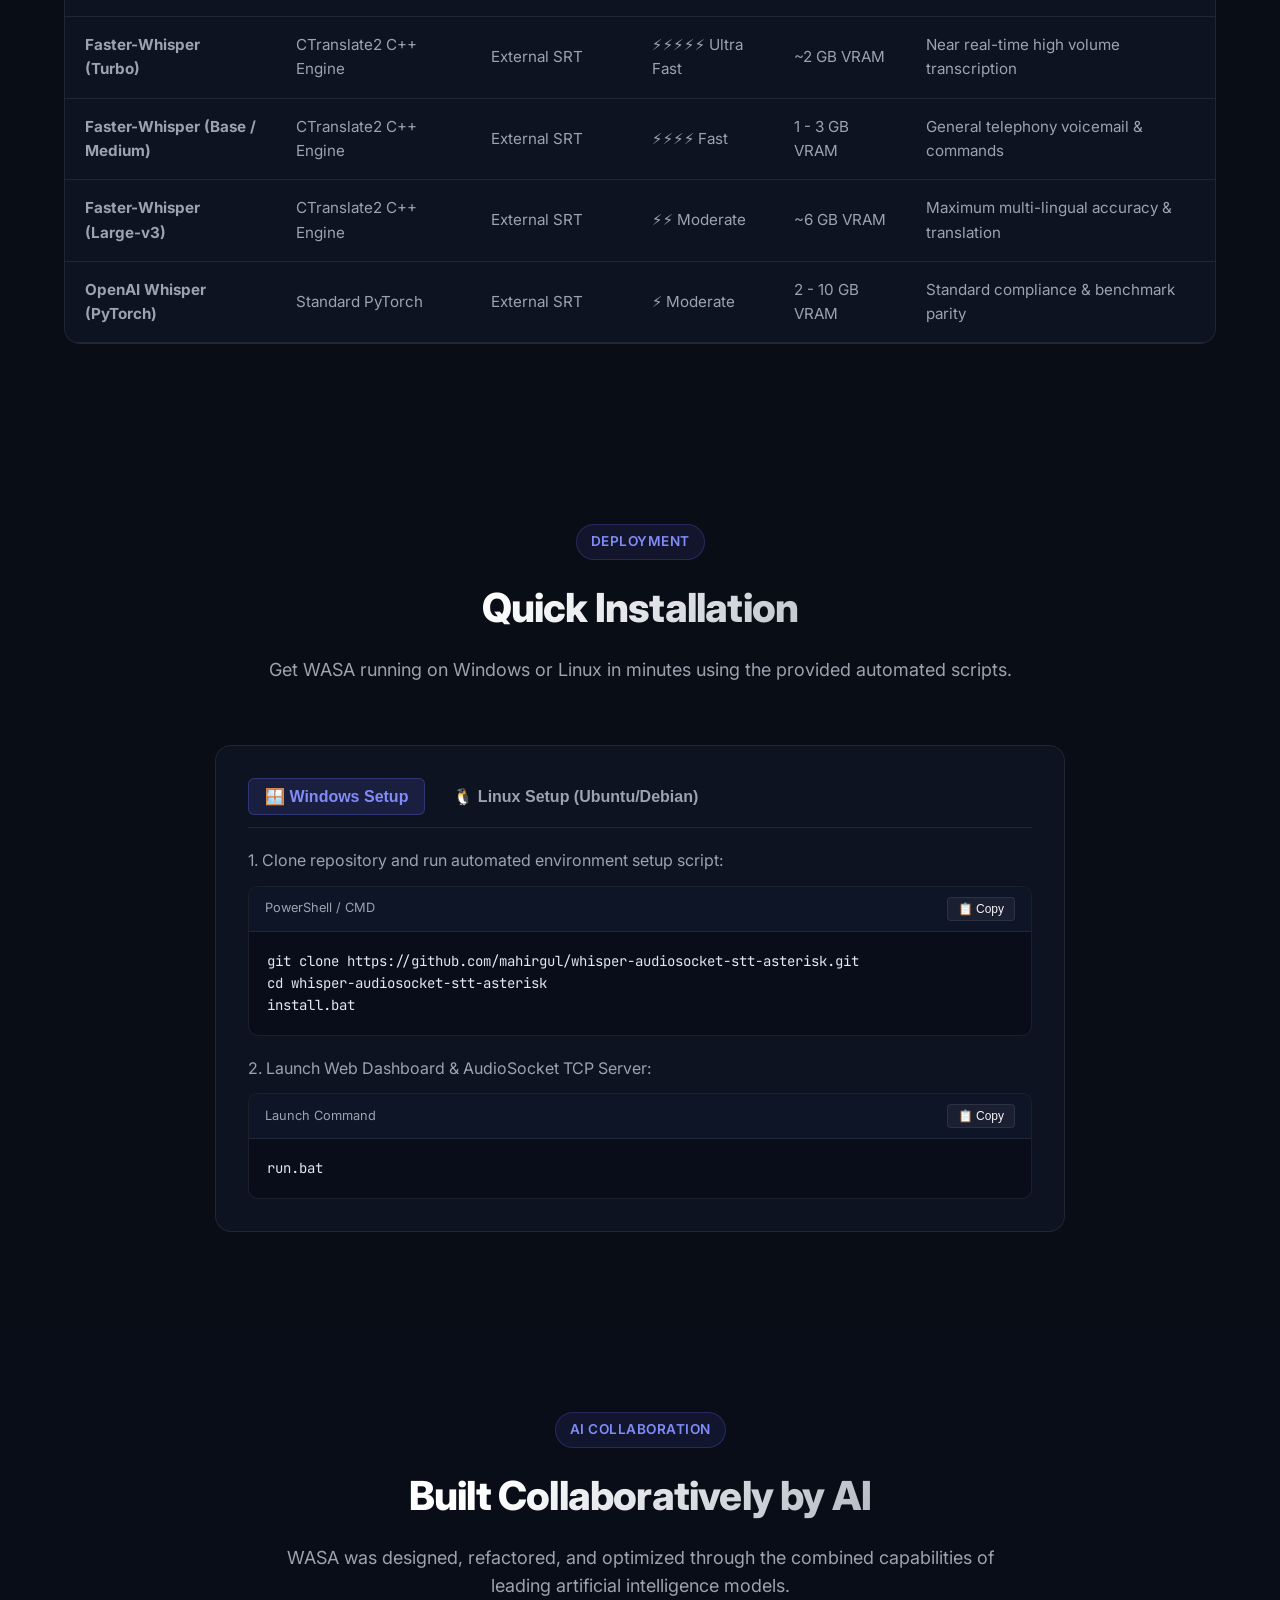
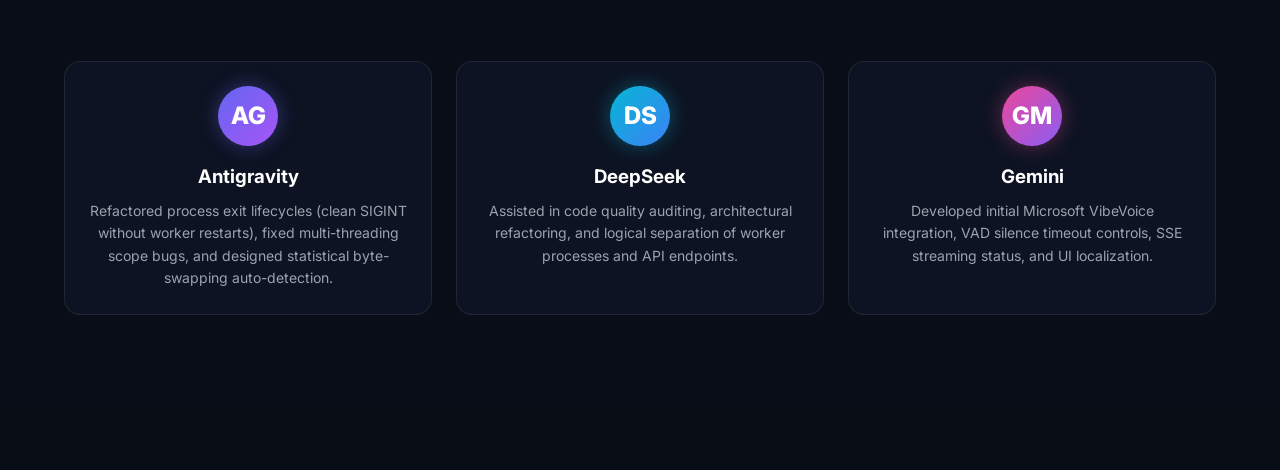
==== commit 60e8bac4: "style: add fixed bottom footer bar with glassmorphism to GitHub Pages" ====
--- a/docs/index.html
+++ b/docs/index.html
@@ -14,7 +14,7 @@
   
   <!-- Main Stylesheet -->
   <link rel="stylesheet" href="styles.css">
-  <link rel="icon" type="image/x-icon" href="../frontend/favicon.ico">
+  <link rel="icon" type="image/x-icon" href="favicon.ico">
 </head>
 <body>
 
@@ -495,20 +495,21 @@
     </div>
   </section>
 
-  <!-- Footer -->
+  <!-- Fixed Bottom Footer -->
   <footer>
     <div class="container footer-container">
-      <div>
-        <p style="font-weight: 600; color: #fff;">WASA — Whisper AudioSocket Asterisk (v2.5.2)</p>
-        <p style="margin-top: 4px;">Developed by <a href="https://mhrgl.com" target="_blank" style="color: var(--cyan); text-decoration: none;">mhrgl.com</a> under MIT License.</p>
+      <div class="footer-brand">
+        <span style="font-weight: 700; color: #fff;">🎙️ WASA v2.5.2</span>
+        <span style="color: var(--text-dim);">|</span>
+        <span>Developed by <a href="https://mhrgl.com" target="_blank" style="color: var(--cyan); text-decoration: none; font-weight: 500;">mhrgl.com</a></span>
       </div>
 
       <div class="footer-links">
-        <a href="#simulator">Simulator</a>
+        <a href="#simulator">⚡ Simulator</a>
         <a href="#features">Features</a>
         <a href="#architecture">Architecture</a>
         <a href="#dialplan">Dialplan</a>
-        <a href="https://github.com/mahirgul/whisper-audiosocket-stt-asterisk" target="_blank">GitHub</a>
+        <a href="https://github.com/mahirgul/whisper-audiosocket-stt-asterisk" target="_blank" class="btn btn-secondary btn-sm" style="padding: 4px 10px; font-size: 0.75rem;">GitHub Repo ↗</a>
       </div>
     </div>
   </footer>
--- a/docs/styles.css
+++ b/docs/styles.css
@@ -887,13 +887,25 @@
   box-shadow: 0 0 20px rgba(236, 72, 153, 0.4);
 }
 
-/* Footer */
+/* Fixed Bottom Footer */
+body {
+  padding-bottom: 70px;
+}
+
 footer {
+  position: fixed;
+  bottom: 0;
+  left: 0;
+  right: 0;
+  z-index: 999;
+  backdrop-filter: blur(16px);
+  -webkit-backdrop-filter: blur(16px);
+  background: rgba(7, 11, 20, 0.9);
   border-top: 1px solid var(--border-color);
-  padding: 60px 0 30px 0;
-  background: #050811;
+  padding: 12px 0;
   color: var(--text-dim);
-  font-size: 0.9rem;
+  font-size: 0.875rem;
+  box-shadow: 0 -10px 30px rgba(0, 0, 0, 0.5);
 }
 
 .footer-container {
@@ -901,20 +913,32 @@
   flex-wrap: wrap;
   align-items: center;
   justify-content: space-between;
-  gap: 20px;
+  gap: 16px;
+}
+
+.footer-brand {
+  display: flex;
+  align-items: center;
+  gap: 10px;
+  font-size: 0.85rem;
+  color: var(--text-muted);
 }
 
 .footer-links {
   display: flex;
-  gap: 20px;
+  align-items: center;
+  gap: 16px;
 }
 
 .footer-links a {
   color: var(--text-muted);
   text-decoration: none;
+  font-size: 0.825rem;
+  font-weight: 500;
   transition: var(--transition-fast);
 }
 
 .footer-links a:hover {
   color: #fff;
 }
+
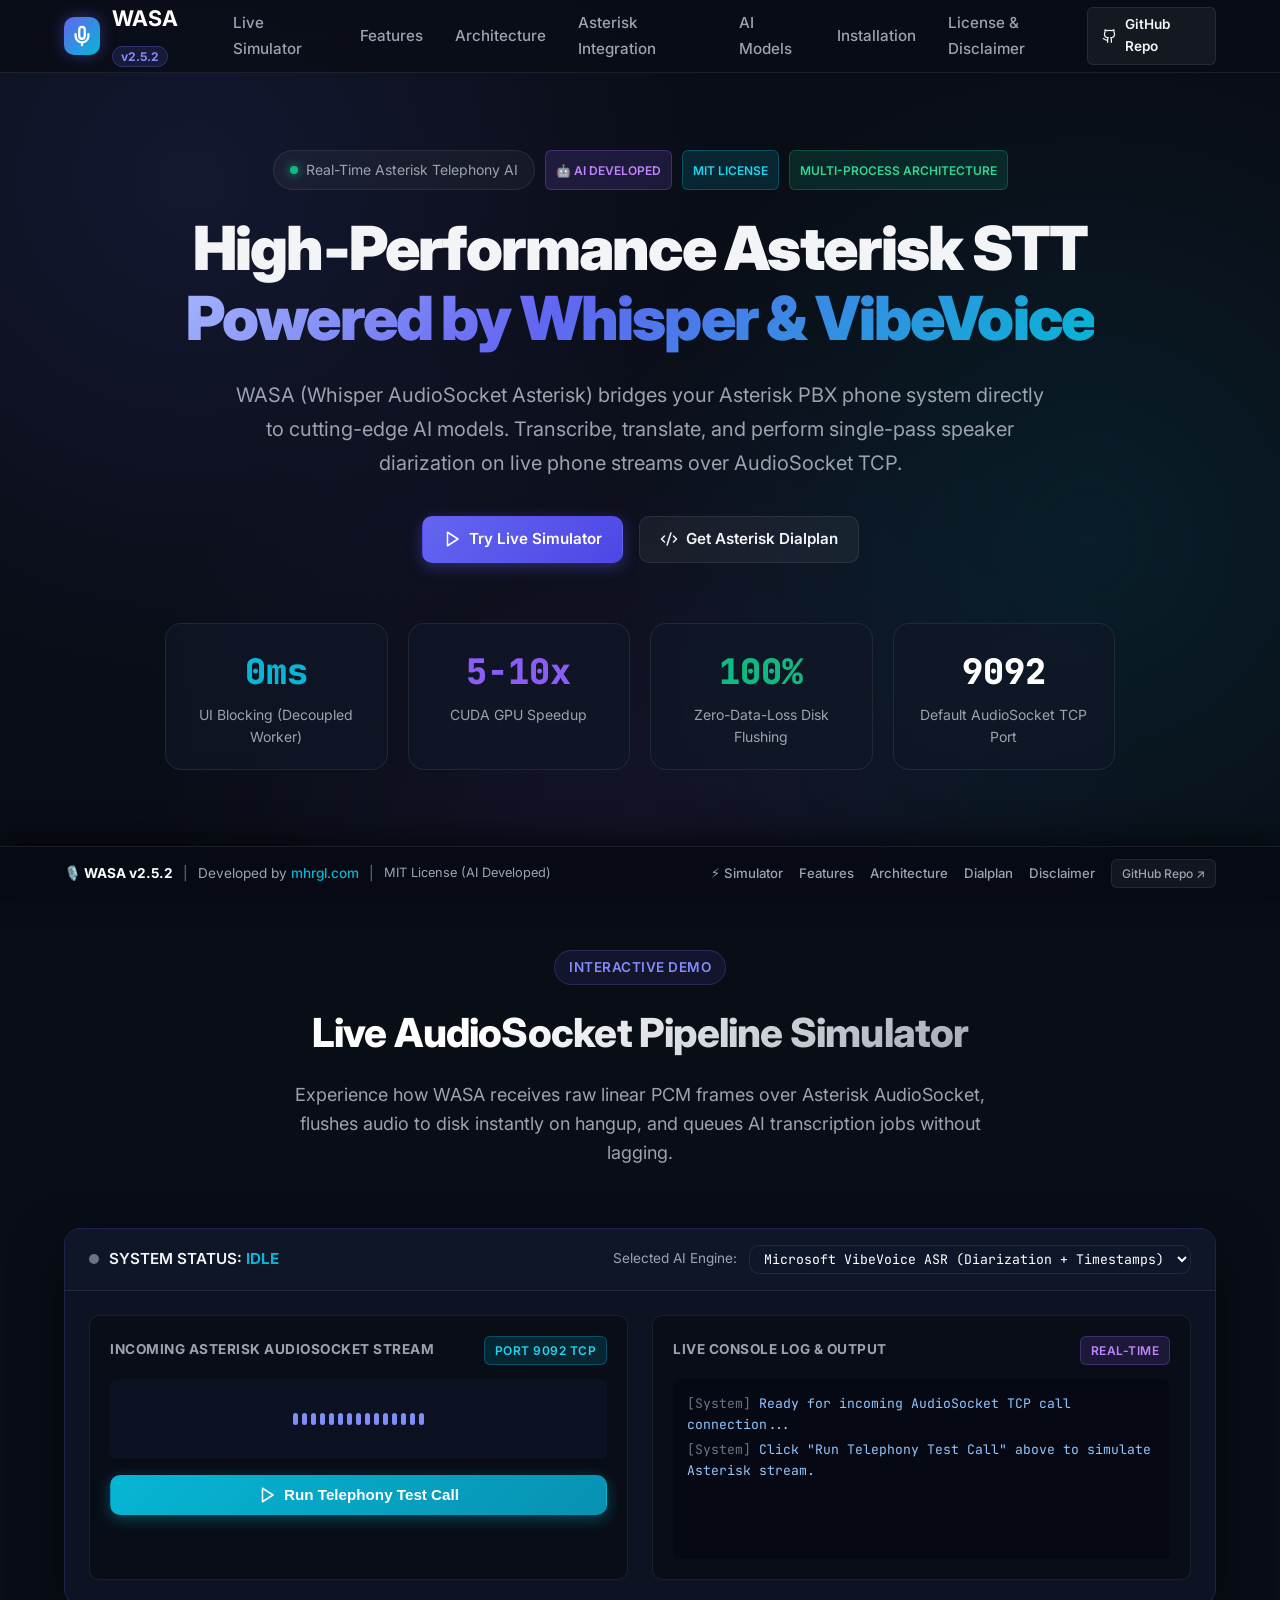
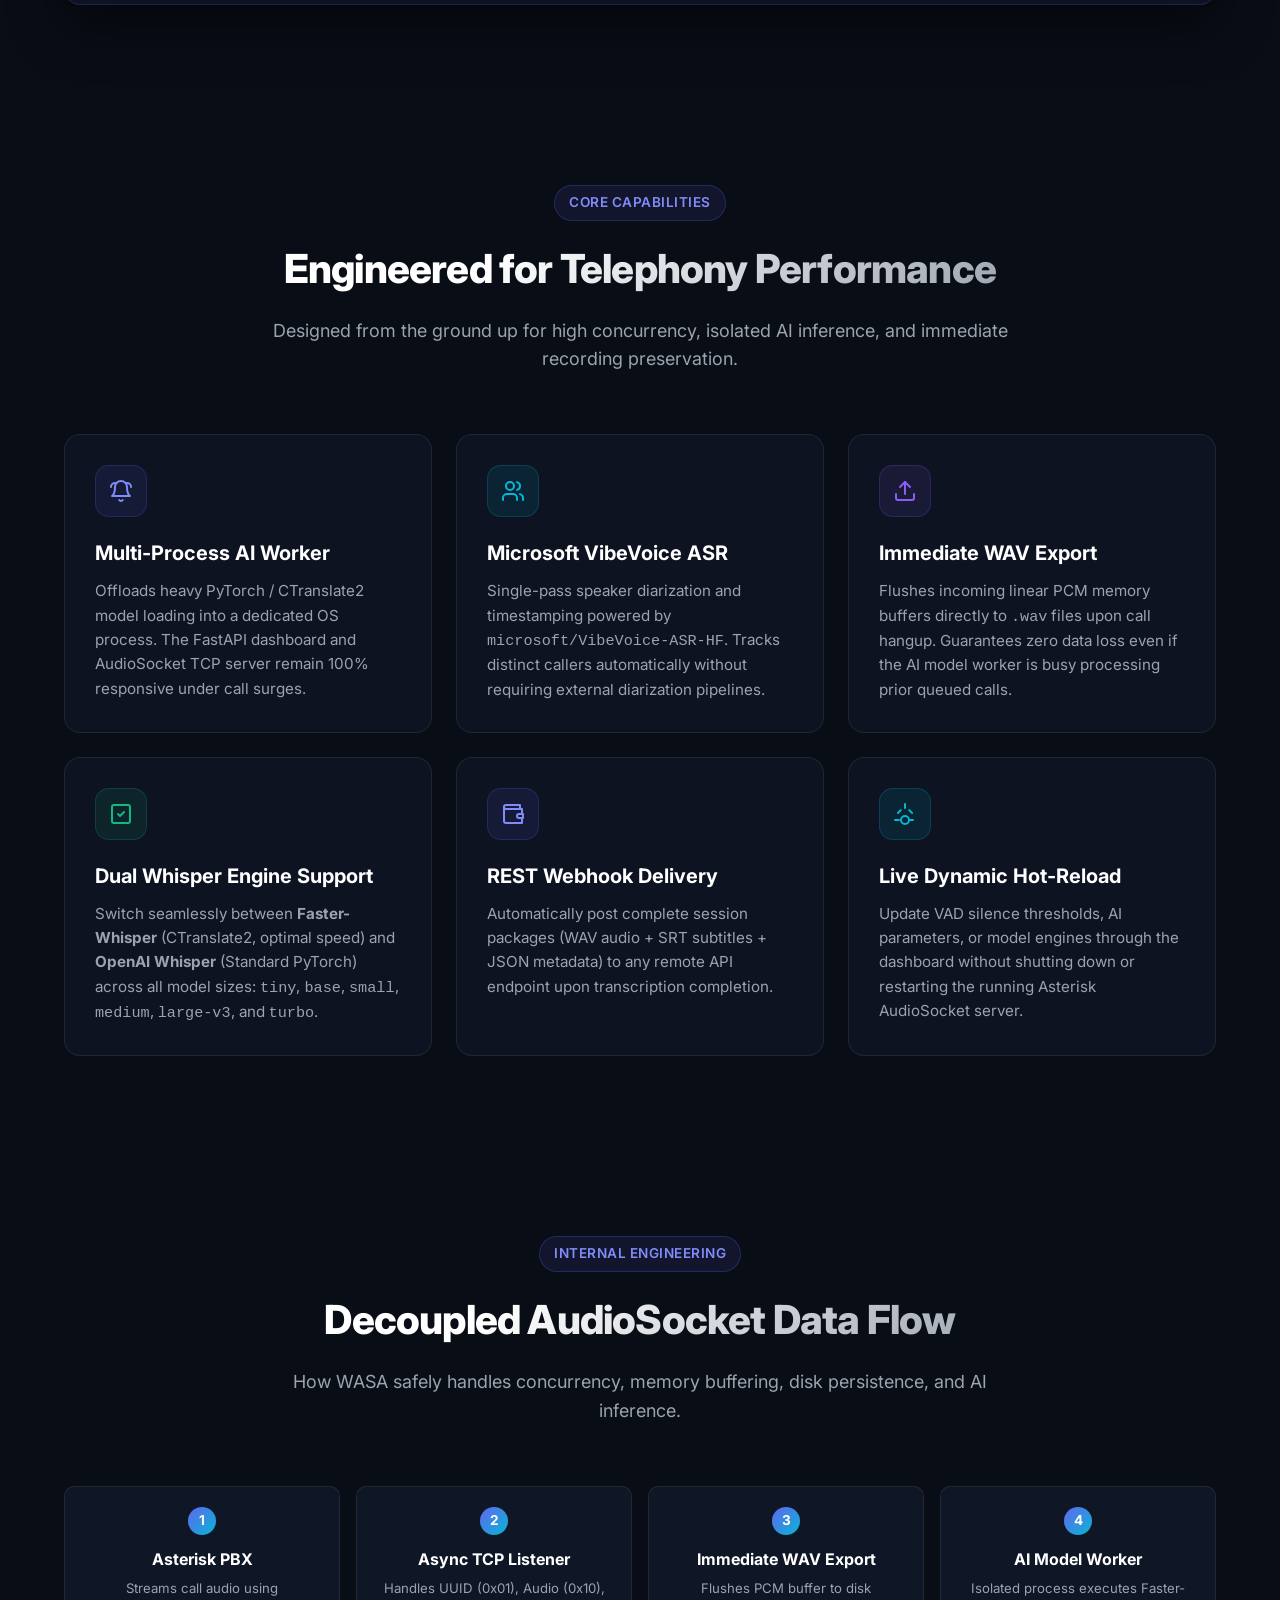
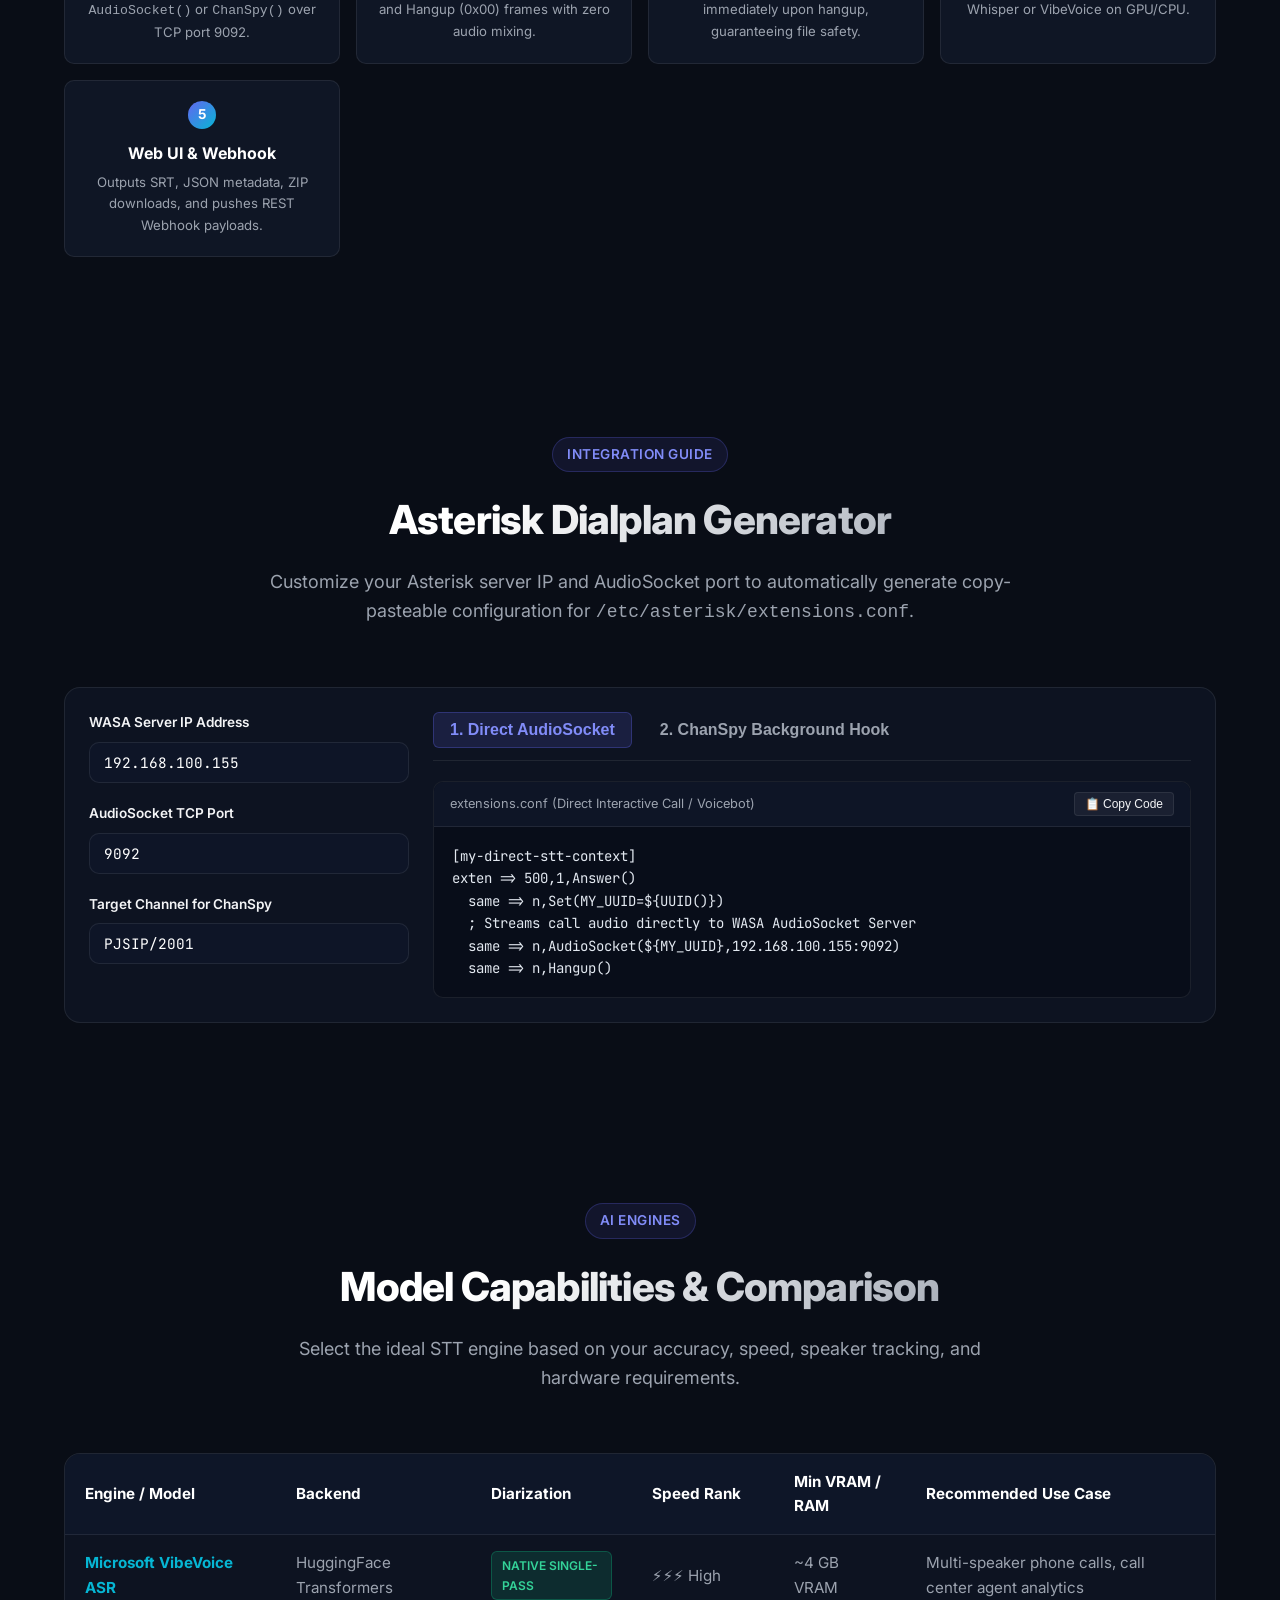
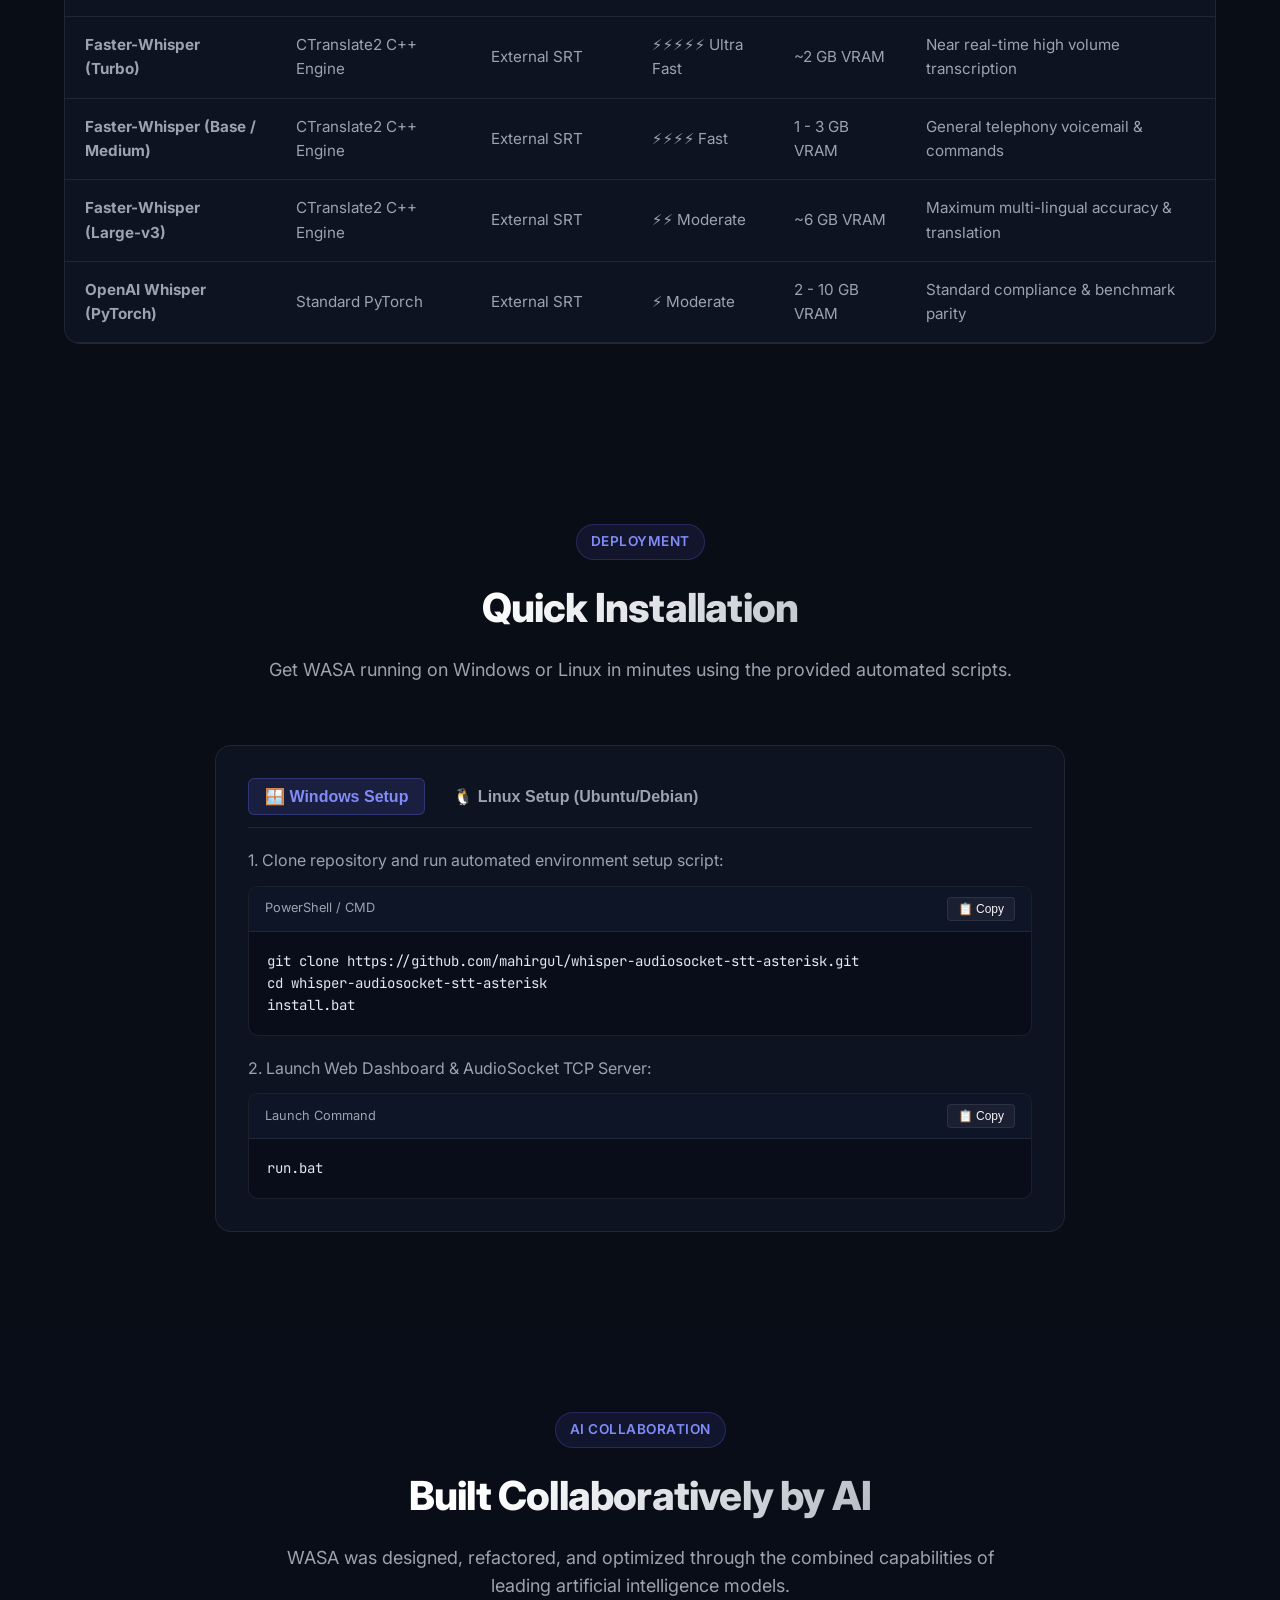
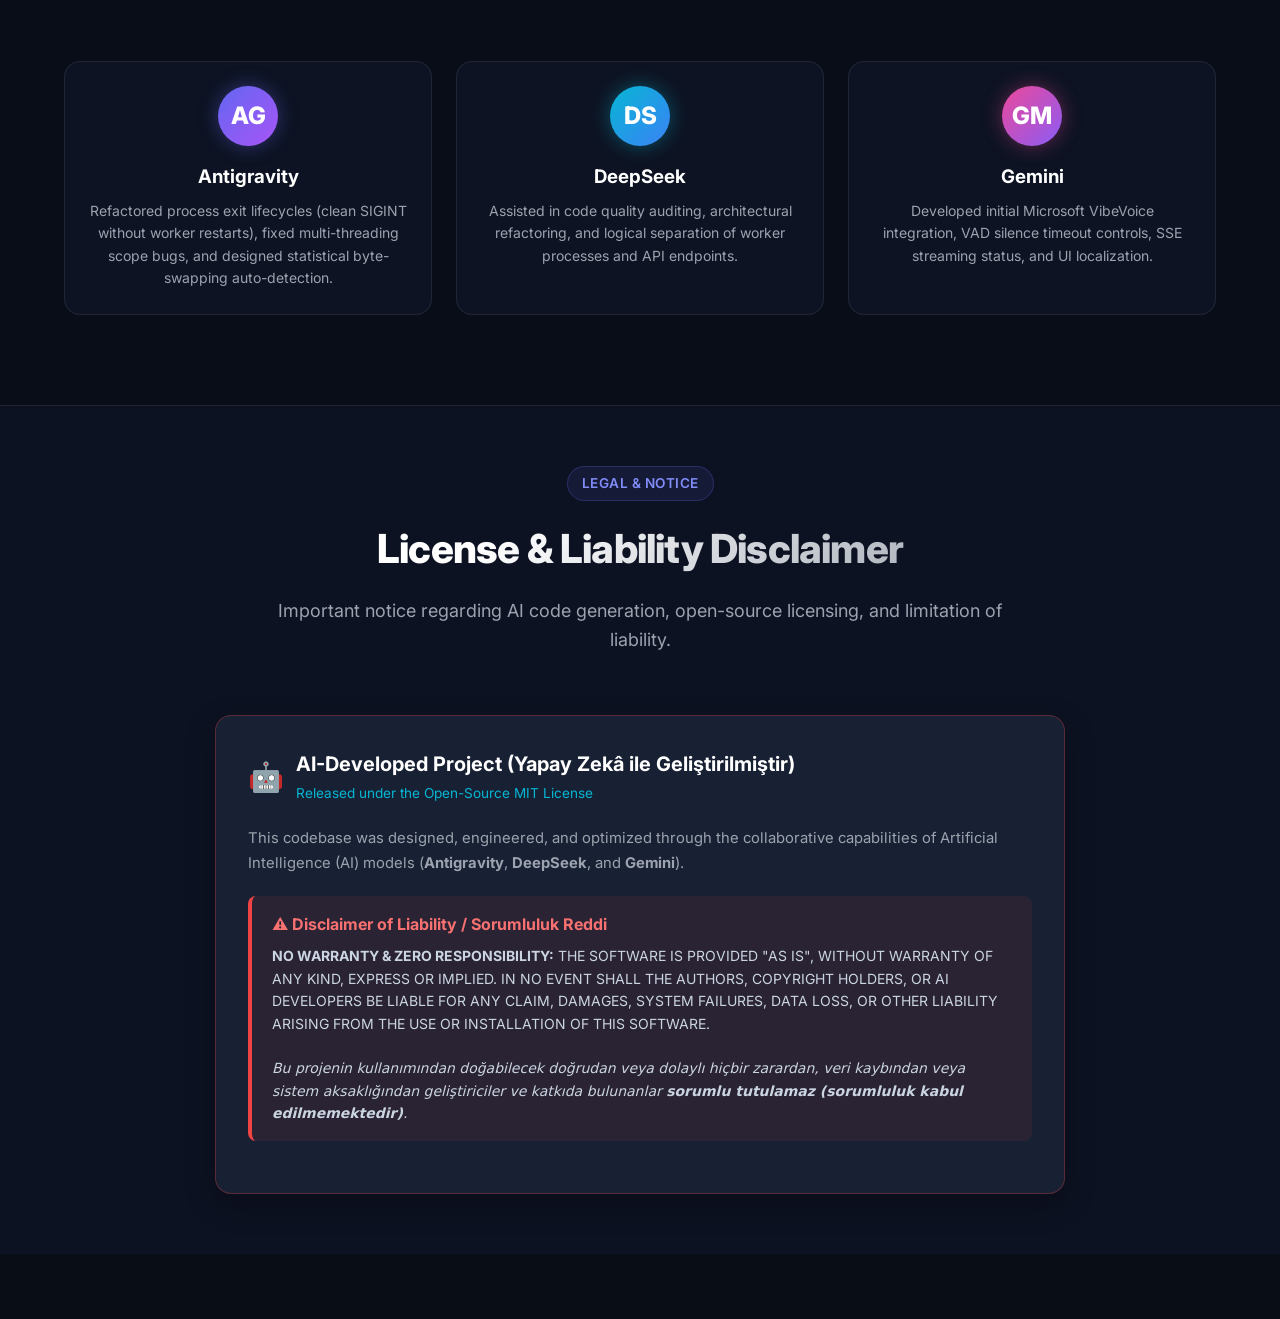
==== commit 59897dc8: "docs: add AI development notice, MIT license, and disclaimer of liability" ====
--- a/docs/index.html
+++ b/docs/index.html
@@ -39,6 +39,7 @@
         <li><a href="#dialplan" class="nav-link">Asterisk Integration</a></li>
         <li><a href="#models" class="nav-link">AI Models</a></li>
         <li><a href="#installation" class="nav-link">Installation</a></li>
+        <li><a href="#disclaimer" class="nav-link">License & Disclaimer</a></li>
       </ul>
 
       <div class="nav-actions">
@@ -58,8 +59,8 @@
           <span class="dot"></span>
           Real-Time Asterisk Telephony AI
         </div>
-        <span class="badge badge-purple">Faster-Whisper</span>
-        <span class="badge badge-cyan">Microsoft VibeVoice ASR</span>
+        <span class="badge badge-purple">🤖 AI Developed</span>
+        <span class="badge badge-cyan">MIT License</span>
         <span class="badge badge-emerald">Multi-Process Architecture</span>
       </div>
 
@@ -495,6 +496,41 @@
     </div>
   </section>
 
+  <!-- License & Disclaimer Section -->
+  <section id="disclaimer" style="padding: 60px 0; border-top: 1px solid rgba(255,255,255,0.08); background: rgba(15, 23, 42, 0.6);">
+    <div class="container">
+      <div class="section-header">
+        <span class="section-tag">Legal & Notice</span>
+        <h2 class="section-title">License & Liability Disclaimer</h2>
+        <p class="section-desc">Important notice regarding AI code generation, open-source licensing, and limitation of liability.</p>
+      </div>
+
+      <div style="max-width: 850px; margin: 0 auto; background: rgba(30, 41, 59, 0.7); border: 1px solid rgba(239, 68, 68, 0.3); border-radius: 16px; padding: 32px; box-shadow: 0 10px 30px rgba(0,0,0,0.3);">
+        <div style="display: flex; align-items: center; gap: 12px; margin-bottom: 20px;">
+          <span style="font-size: 1.8rem;">🤖</span>
+          <div>
+            <h3 style="color: #fff; margin: 0; font-size: 1.25rem;">AI-Developed Project (Yapay Zekâ ile Geliştirilmiştir)</h3>
+            <span style="color: var(--cyan); font-size: 0.85rem;">Released under the Open-Source MIT License</span>
+          </div>
+        </div>
+
+        <p style="color: var(--text-muted); font-size: 0.925rem; line-height: 1.7; margin-bottom: 20px;">
+          This codebase was designed, engineered, and optimized through the collaborative capabilities of Artificial Intelligence (AI) models (<strong>Antigravity</strong>, <strong>DeepSeek</strong>, and <strong>Gemini</strong>).
+        </p>
+
+        <div style="background: rgba(239, 68, 68, 0.08); border-left: 4px solid #ef4444; padding: 16px 20px; border-radius: 8px; margin-bottom: 20px;">
+          <h4 style="color: #f87171; margin-top: 0; margin-bottom: 8px; font-size: 1rem; display: flex; align-items: center; gap: 8px;">
+            ⚠️ Disclaimer of Liability / Sorumluluk Reddi
+          </h4>
+          <p style="color: #cbd5e1; font-size: 0.875rem; line-height: 1.6; margin: 0;">
+            <strong>NO WARRANTY & ZERO RESPONSIBILITY:</strong> THE SOFTWARE IS PROVIDED "AS IS", WITHOUT WARRANTY OF ANY KIND, EXPRESS OR IMPLIED. IN NO EVENT SHALL THE AUTHORS, COPYRIGHT HOLDERS, OR AI DEVELOPERS BE LIABLE FOR ANY CLAIM, DAMAGES, SYSTEM FAILURES, DATA LOSS, OR OTHER LIABILITY ARISING FROM THE USE OR INSTALLATION OF THIS SOFTWARE.<br><br>
+            <em>Bu projenin kullanımından doğabilecek doğrudan veya dolaylı hiçbir zarardan, veri kaybından veya sistem aksaklığından geliştiriciler ve katkıda bulunanlar <strong>sorumlu tutulamaz (sorumluluk kabul edilmemektedir)</strong>.</em>
+          </p>
+        </div>
+      </div>
+    </div>
+  </section>
+
   <!-- Fixed Bottom Footer -->
   <footer>
     <div class="container footer-container">
@@ -502,6 +538,8 @@
         <span style="font-weight: 700; color: #fff;">🎙️ WASA v2.5.2</span>
         <span style="color: var(--text-dim);">|</span>
         <span>Developed by <a href="https://mhrgl.com" target="_blank" style="color: var(--cyan); text-decoration: none; font-weight: 500;">mhrgl.com</a></span>
+        <span style="color: var(--text-dim);">|</span>
+        <span style="font-size: 0.8rem; color: var(--text-muted);">MIT License (AI Developed)</span>
       </div>
 
       <div class="footer-links">
@@ -509,6 +547,7 @@
         <a href="#features">Features</a>
         <a href="#architecture">Architecture</a>
         <a href="#dialplan">Dialplan</a>
+        <a href="#disclaimer">Disclaimer</a>
         <a href="https://github.com/mahirgul/whisper-audiosocket-stt-asterisk" target="_blank" class="btn btn-secondary btn-sm" style="padding: 4px 10px; font-size: 0.75rem;">GitHub Repo ↗</a>
       </div>
     </div>
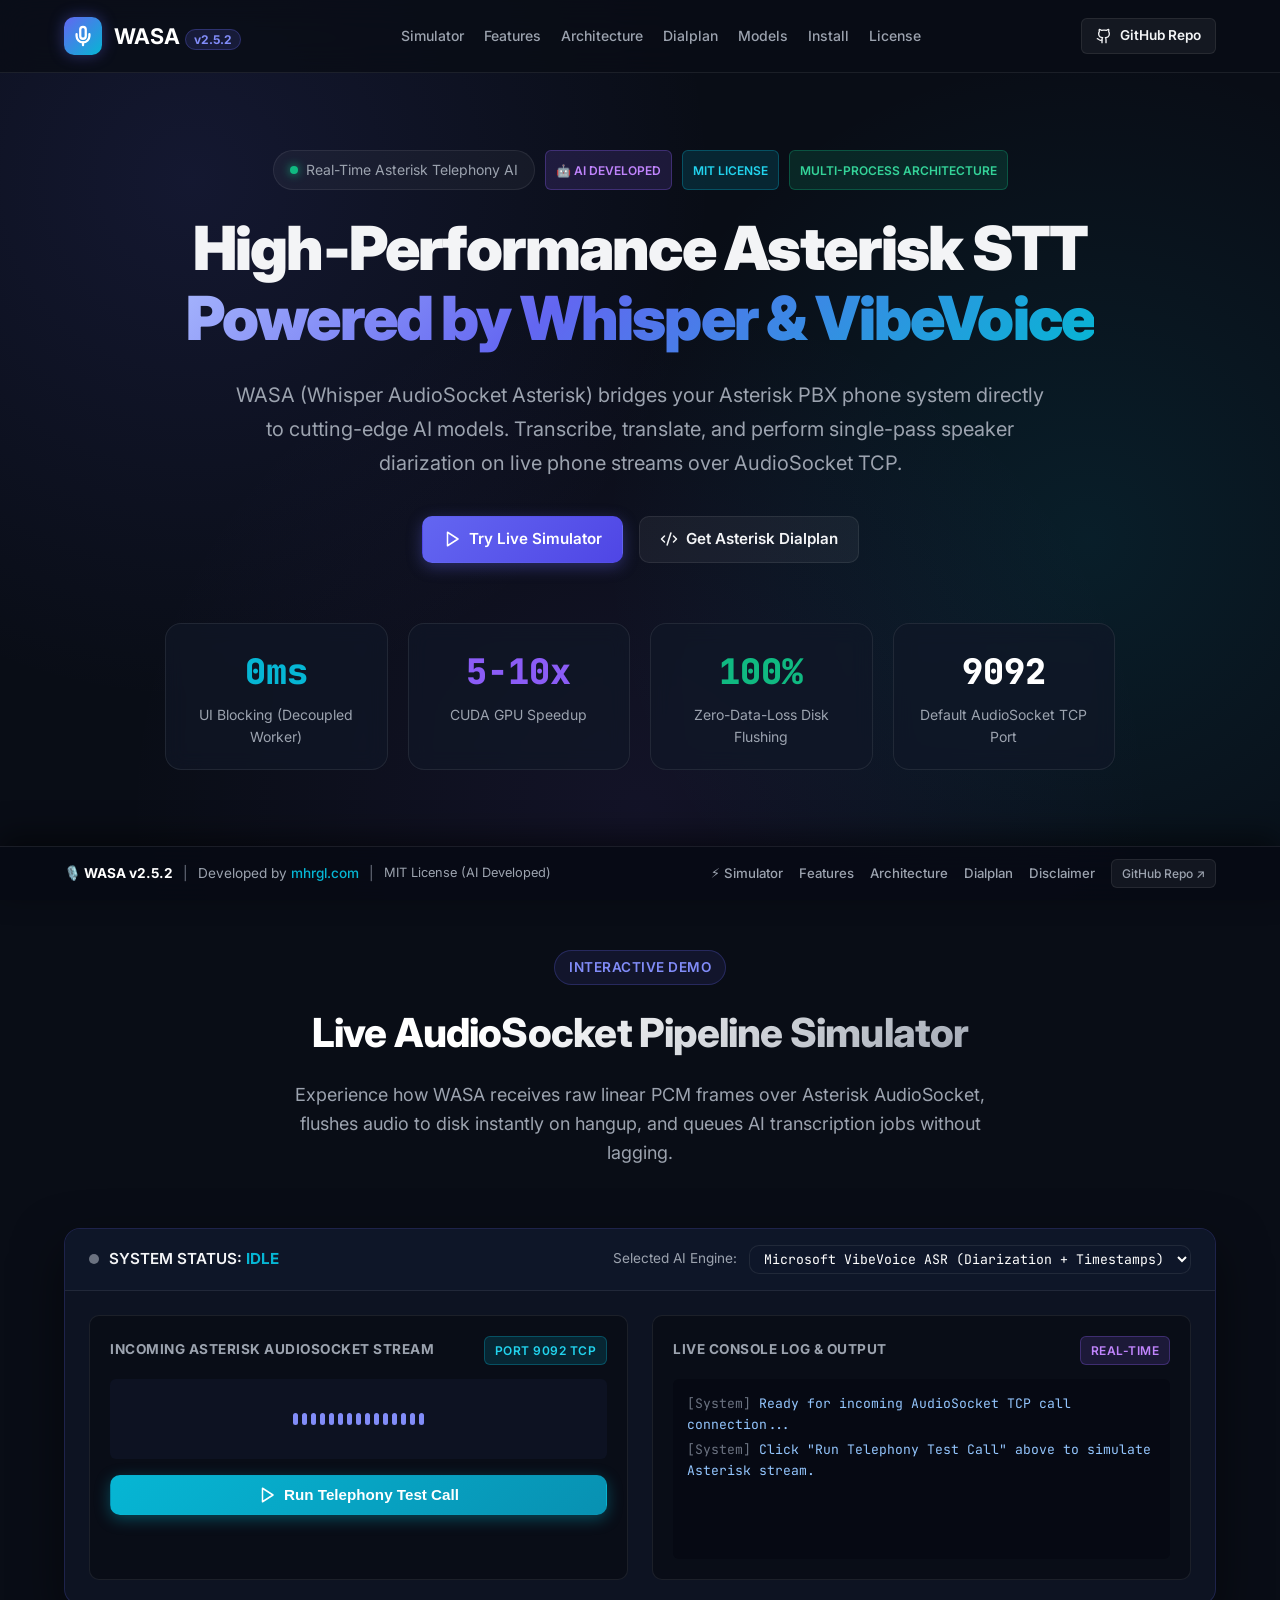
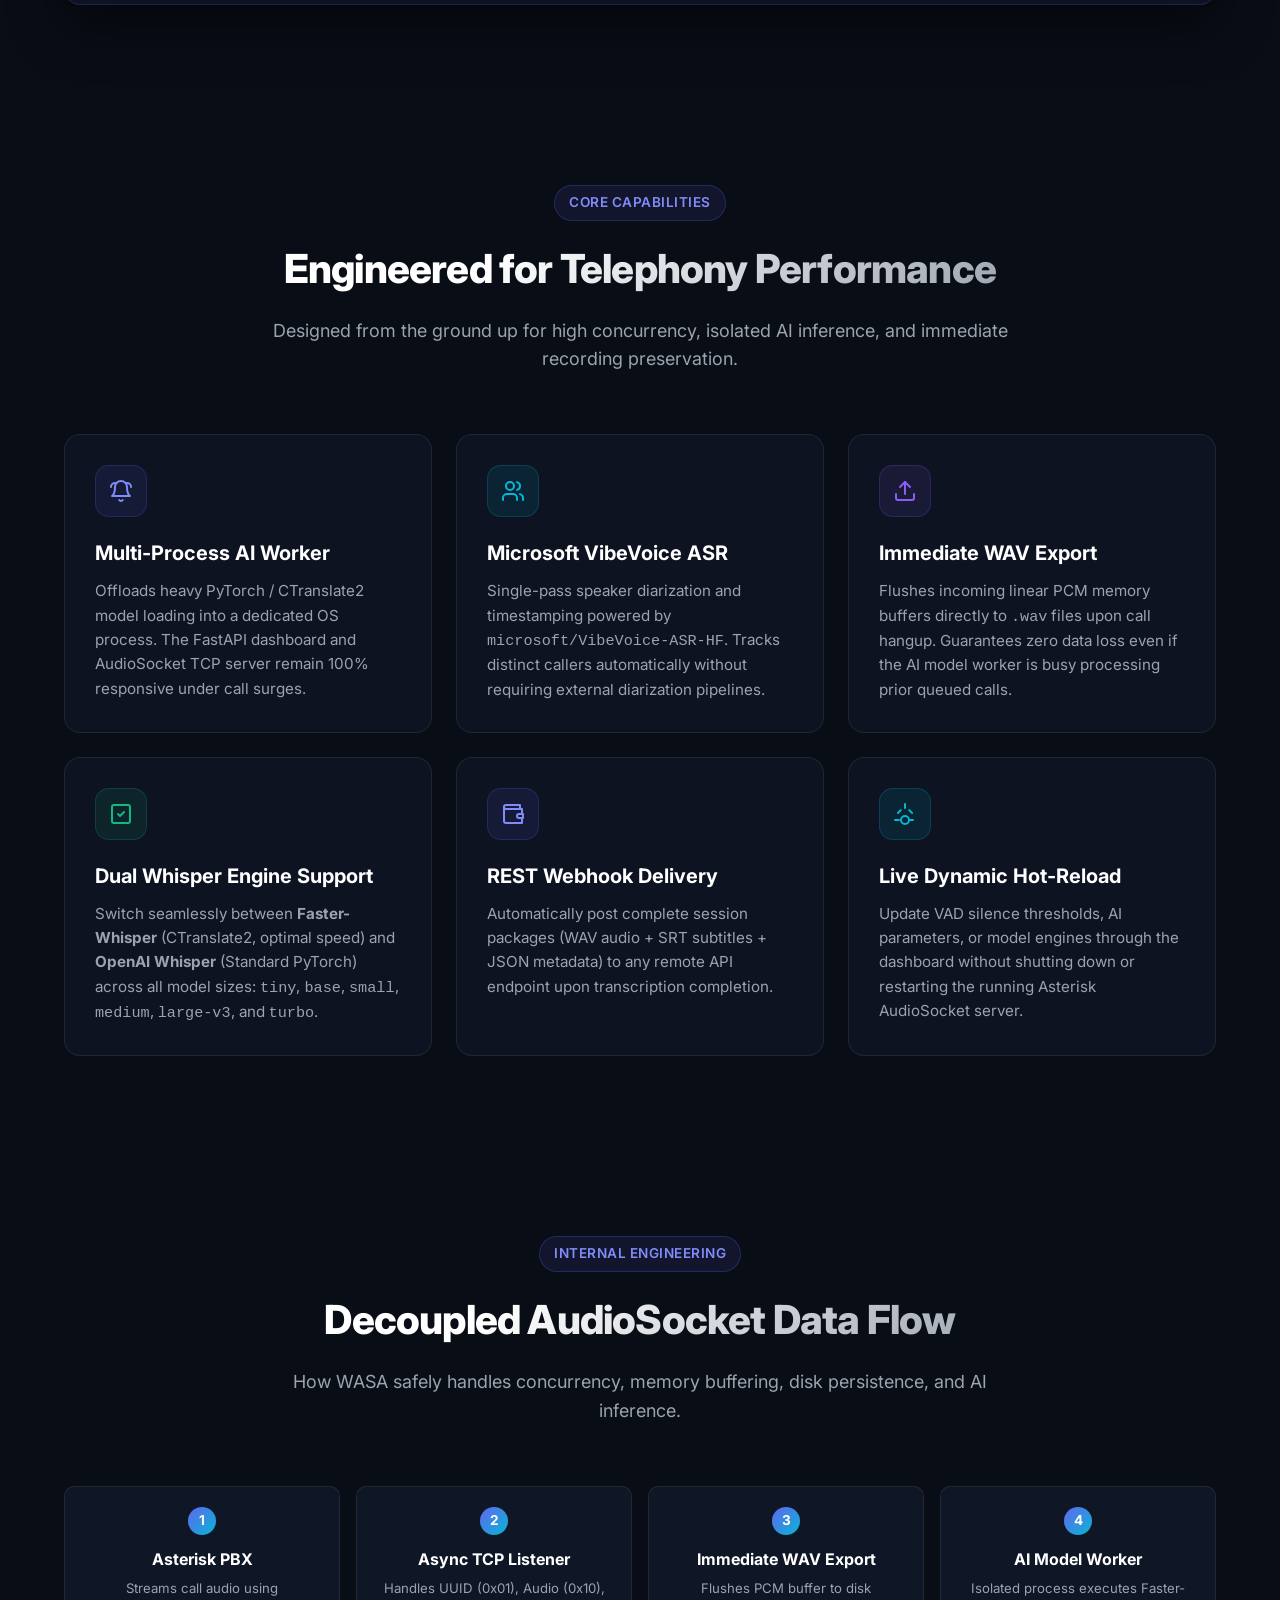
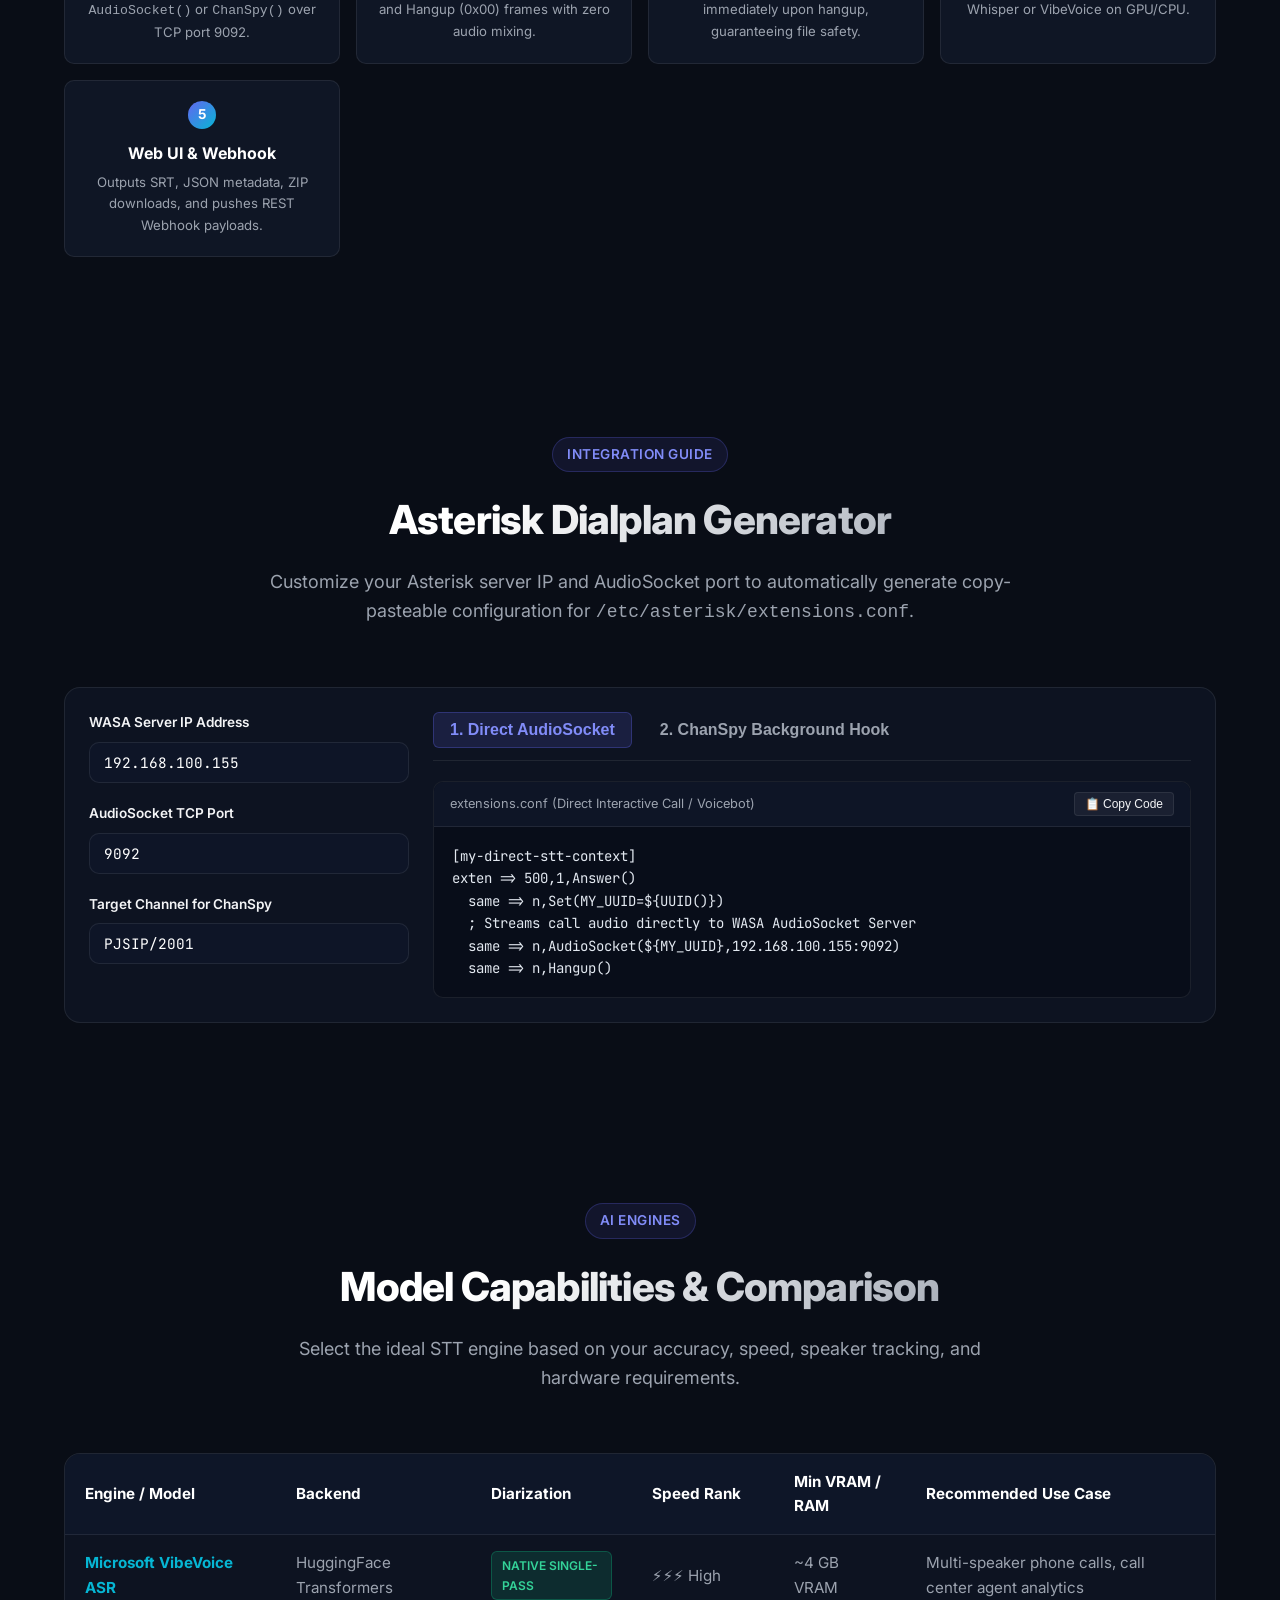
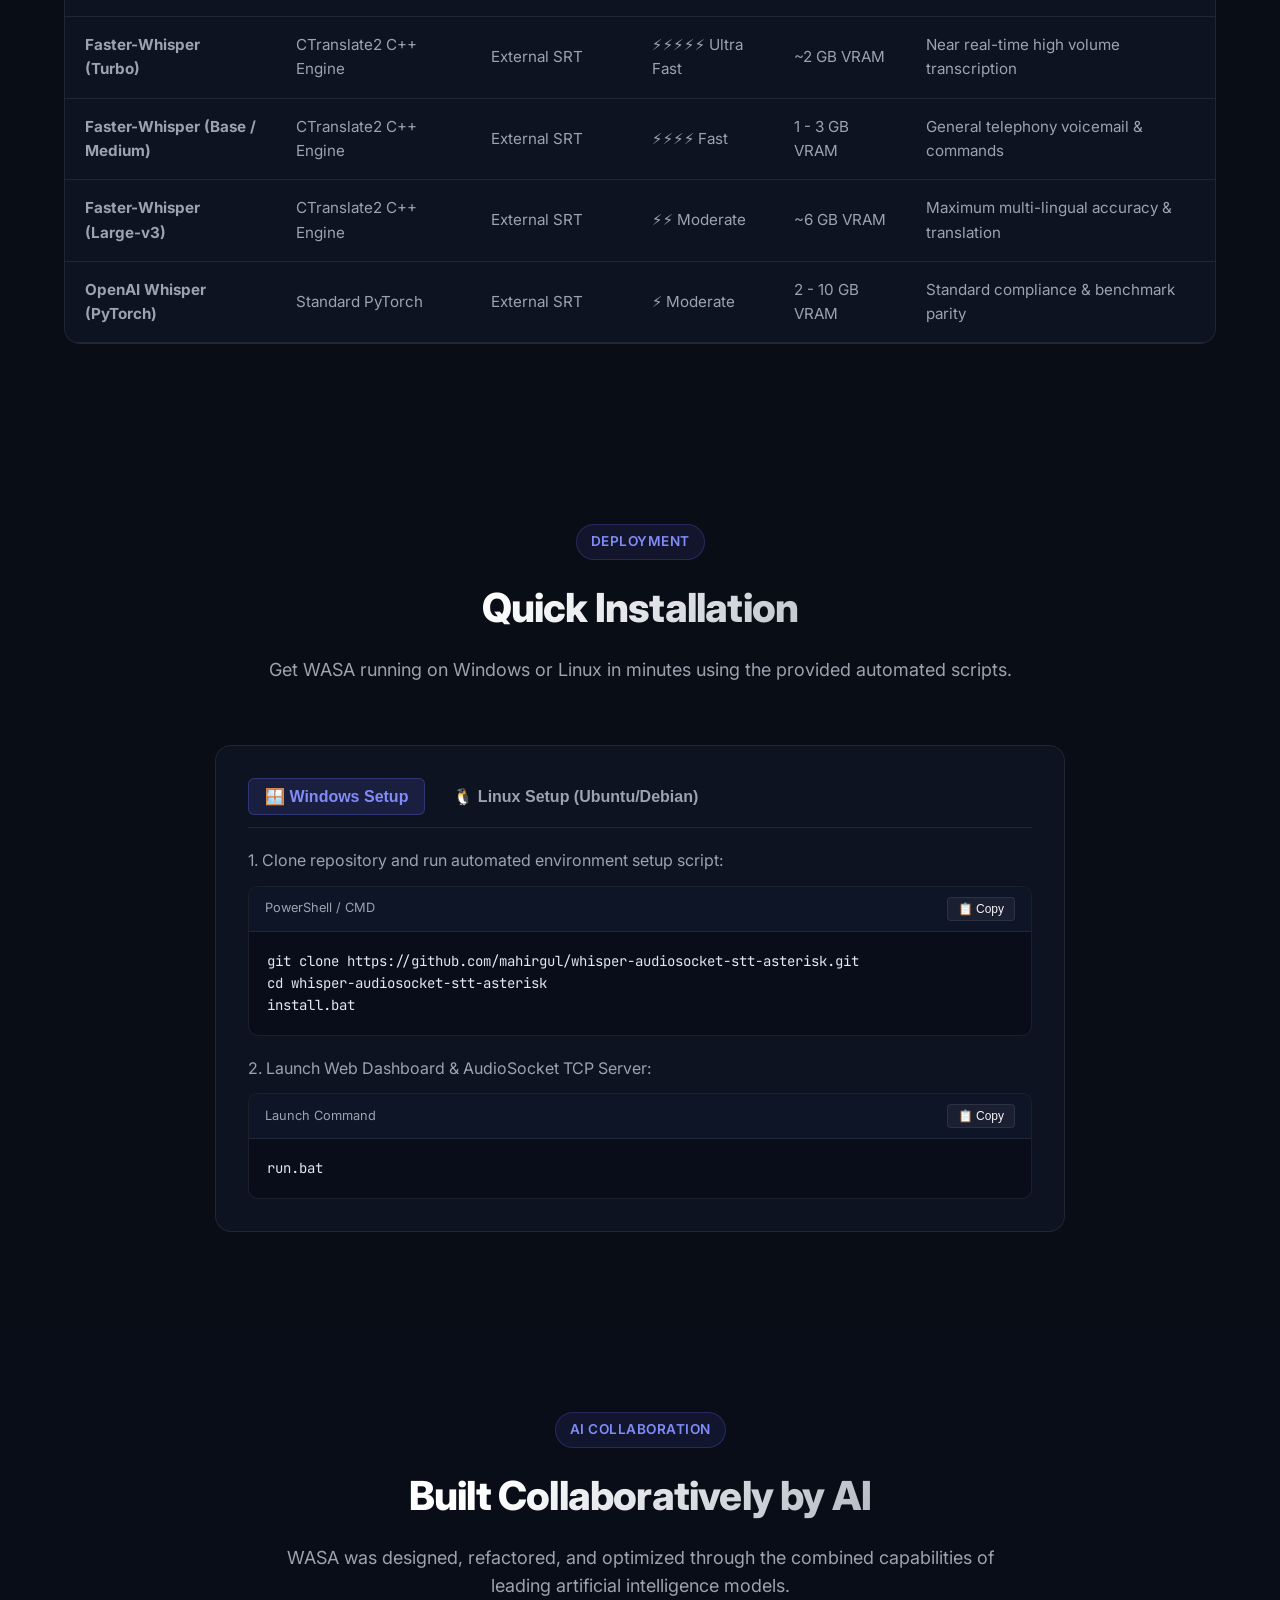
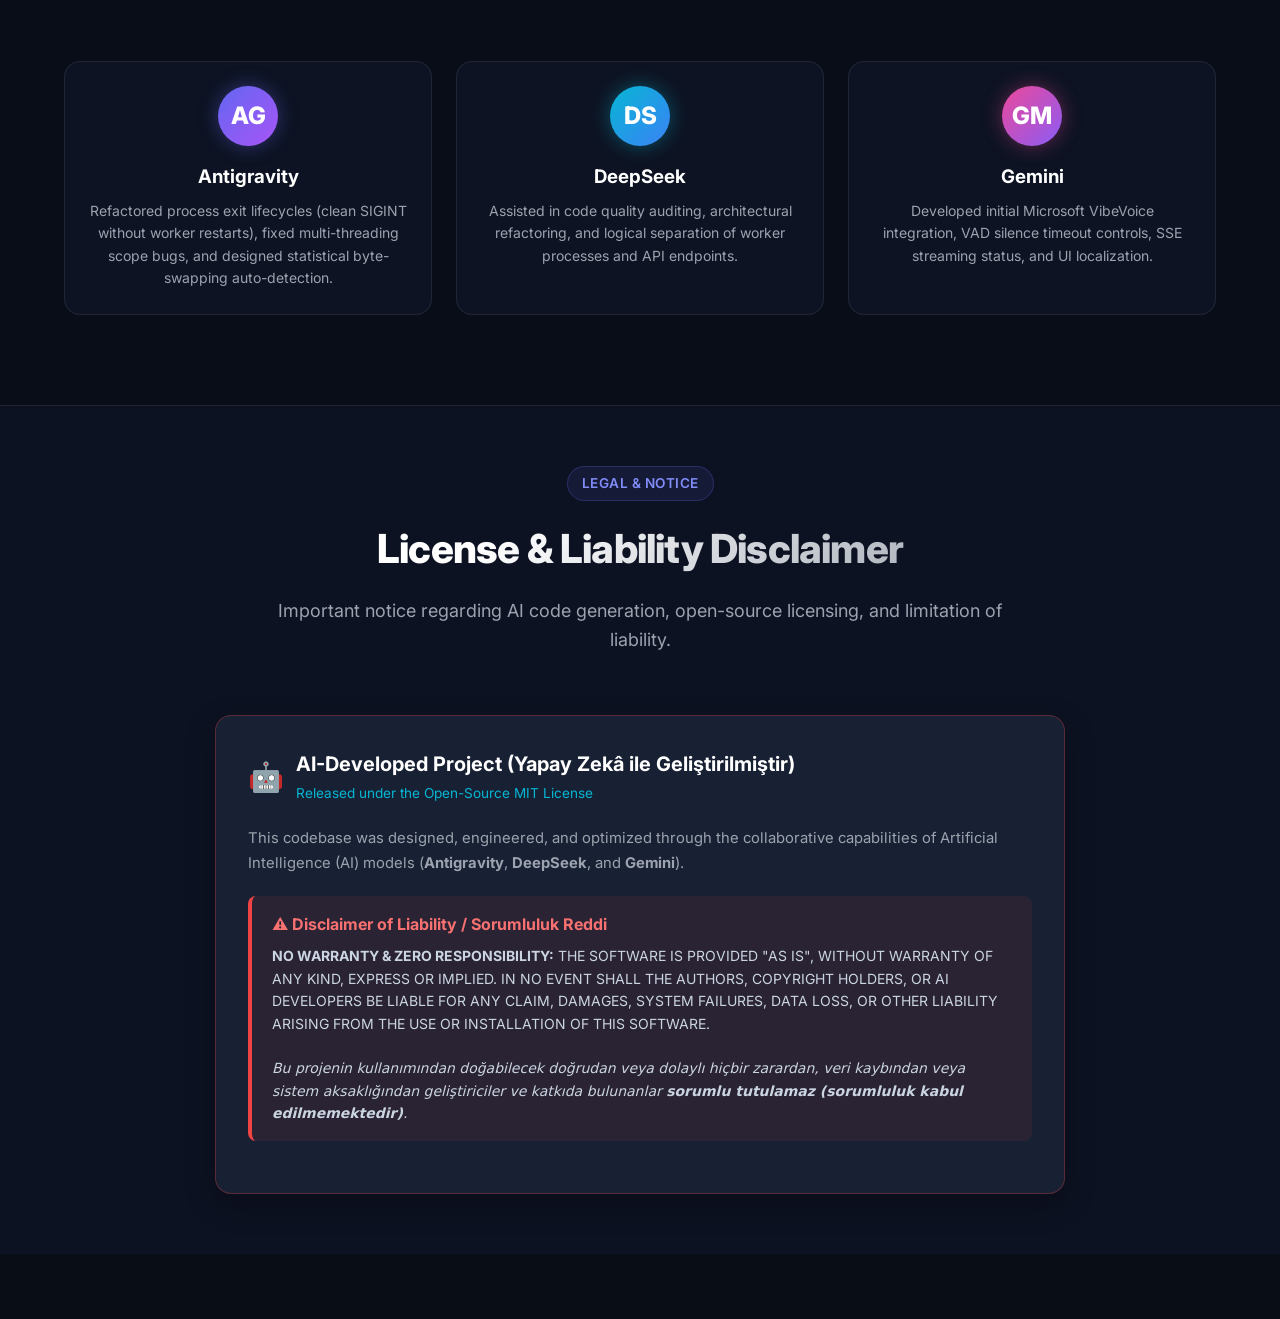
==== commit 150b0775: "style(docs): optimize navbar link labels and spacing to prevent header overflow" ====
--- a/docs/index.html
+++ b/docs/index.html
@@ -33,13 +33,13 @@
       </a>
 
       <ul class="nav-links">
-        <li><a href="#simulator" class="nav-link">Live Simulator</a></li>
+        <li><a href="#simulator" class="nav-link">Simulator</a></li>
         <li><a href="#features" class="nav-link">Features</a></li>
         <li><a href="#architecture" class="nav-link">Architecture</a></li>
-        <li><a href="#dialplan" class="nav-link">Asterisk Integration</a></li>
-        <li><a href="#models" class="nav-link">AI Models</a></li>
-        <li><a href="#installation" class="nav-link">Installation</a></li>
-        <li><a href="#disclaimer" class="nav-link">License & Disclaimer</a></li>
+        <li><a href="#dialplan" class="nav-link">Dialplan</a></li>
+        <li><a href="#models" class="nav-link">Models</a></li>
+        <li><a href="#installation" class="nav-link">Install</a></li>
+        <li><a href="#disclaimer" class="nav-link">License</a></li>
       </ul>
 
       <div class="nav-actions">
--- a/docs/styles.css
+++ b/docs/styles.css
@@ -169,20 +169,36 @@
 .nav-links {
   display: flex;
   align-items: center;
-  gap: 32px;
+  gap: 20px;
   list-style: none;
 }
 
 .nav-link {
   color: var(--text-muted);
   text-decoration: none;
-  font-size: 0.95rem;
+  font-size: 0.875rem;
   font-weight: 500;
+  white-space: nowrap;
   transition: var(--transition-fast);
 }
 
 .nav-link:hover {
   color: #fff;
+}
+
+@media (max-width: 1100px) {
+  .nav-links {
+    gap: 12px;
+  }
+  .nav-link {
+    font-size: 0.8rem;
+  }
+}
+
+@media (max-width: 820px) {
+  .nav-links {
+    display: none;
+  }
 }
 
 .nav-actions {
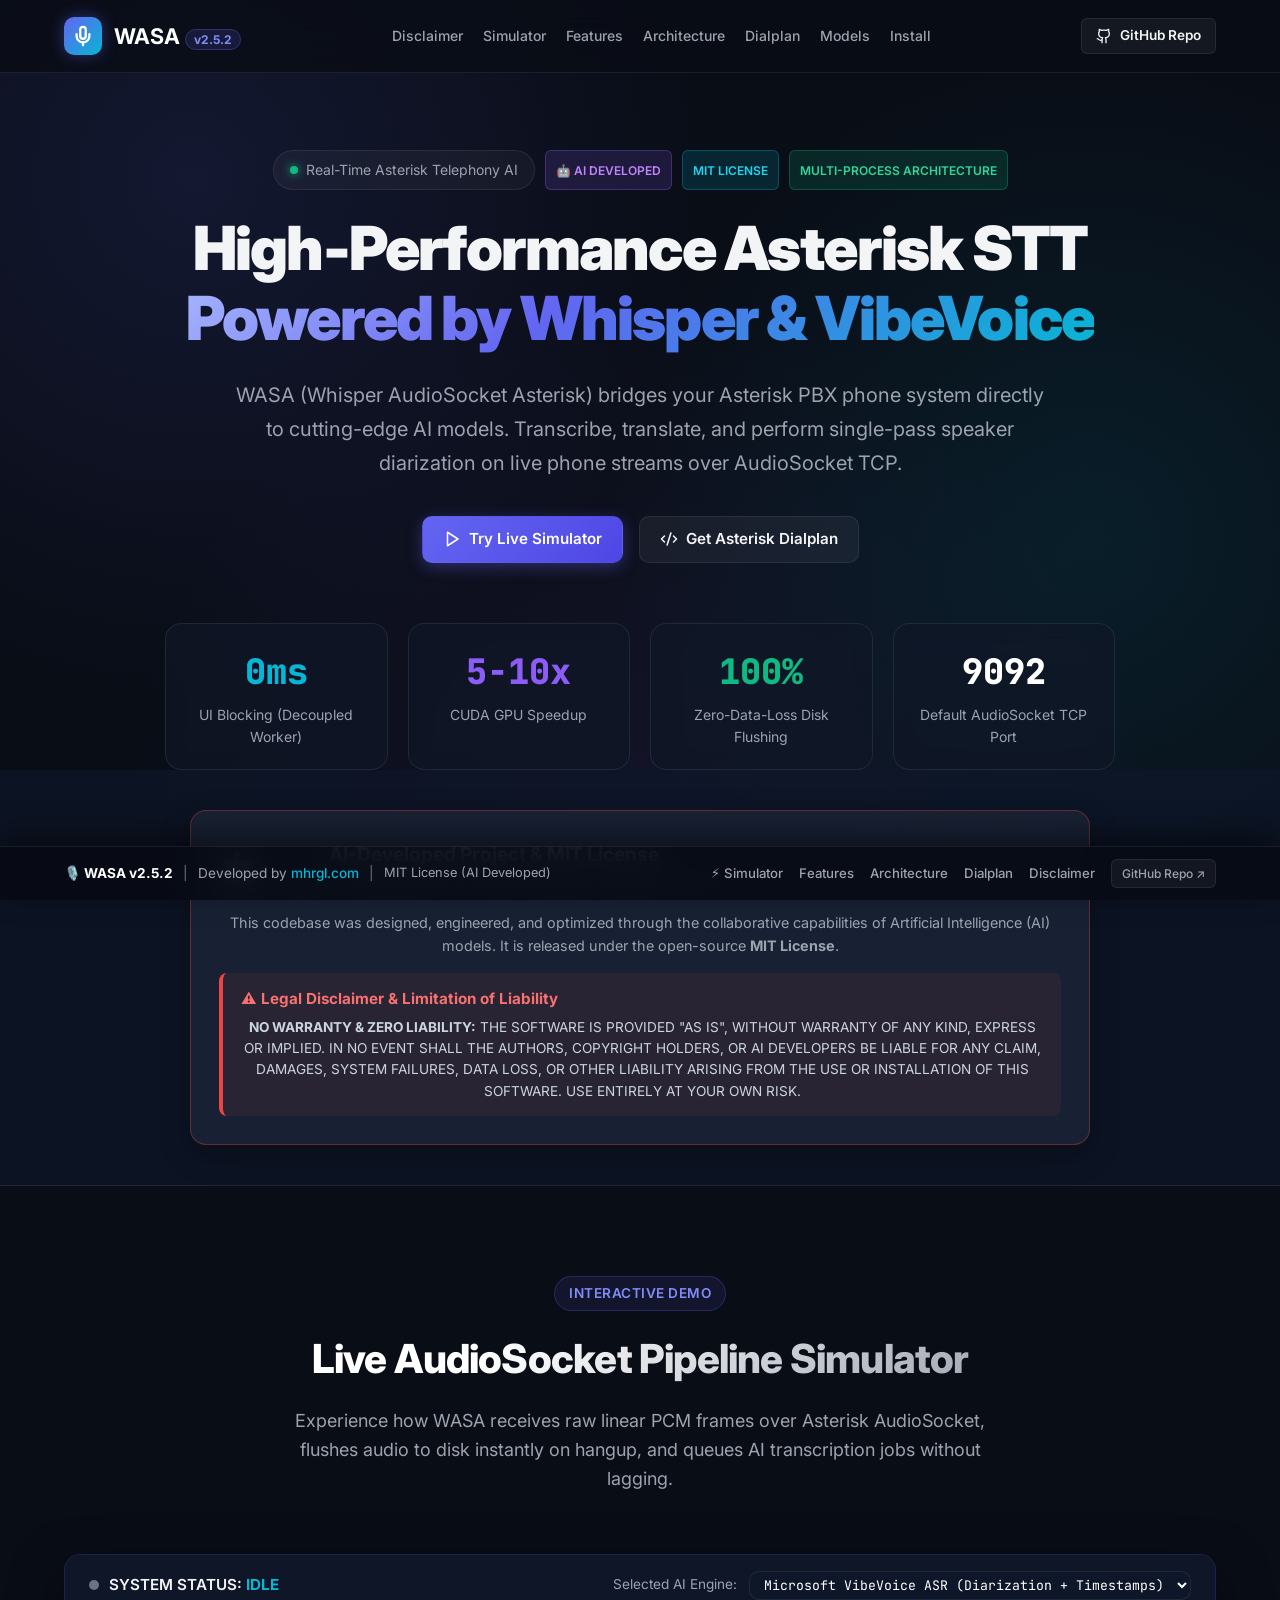
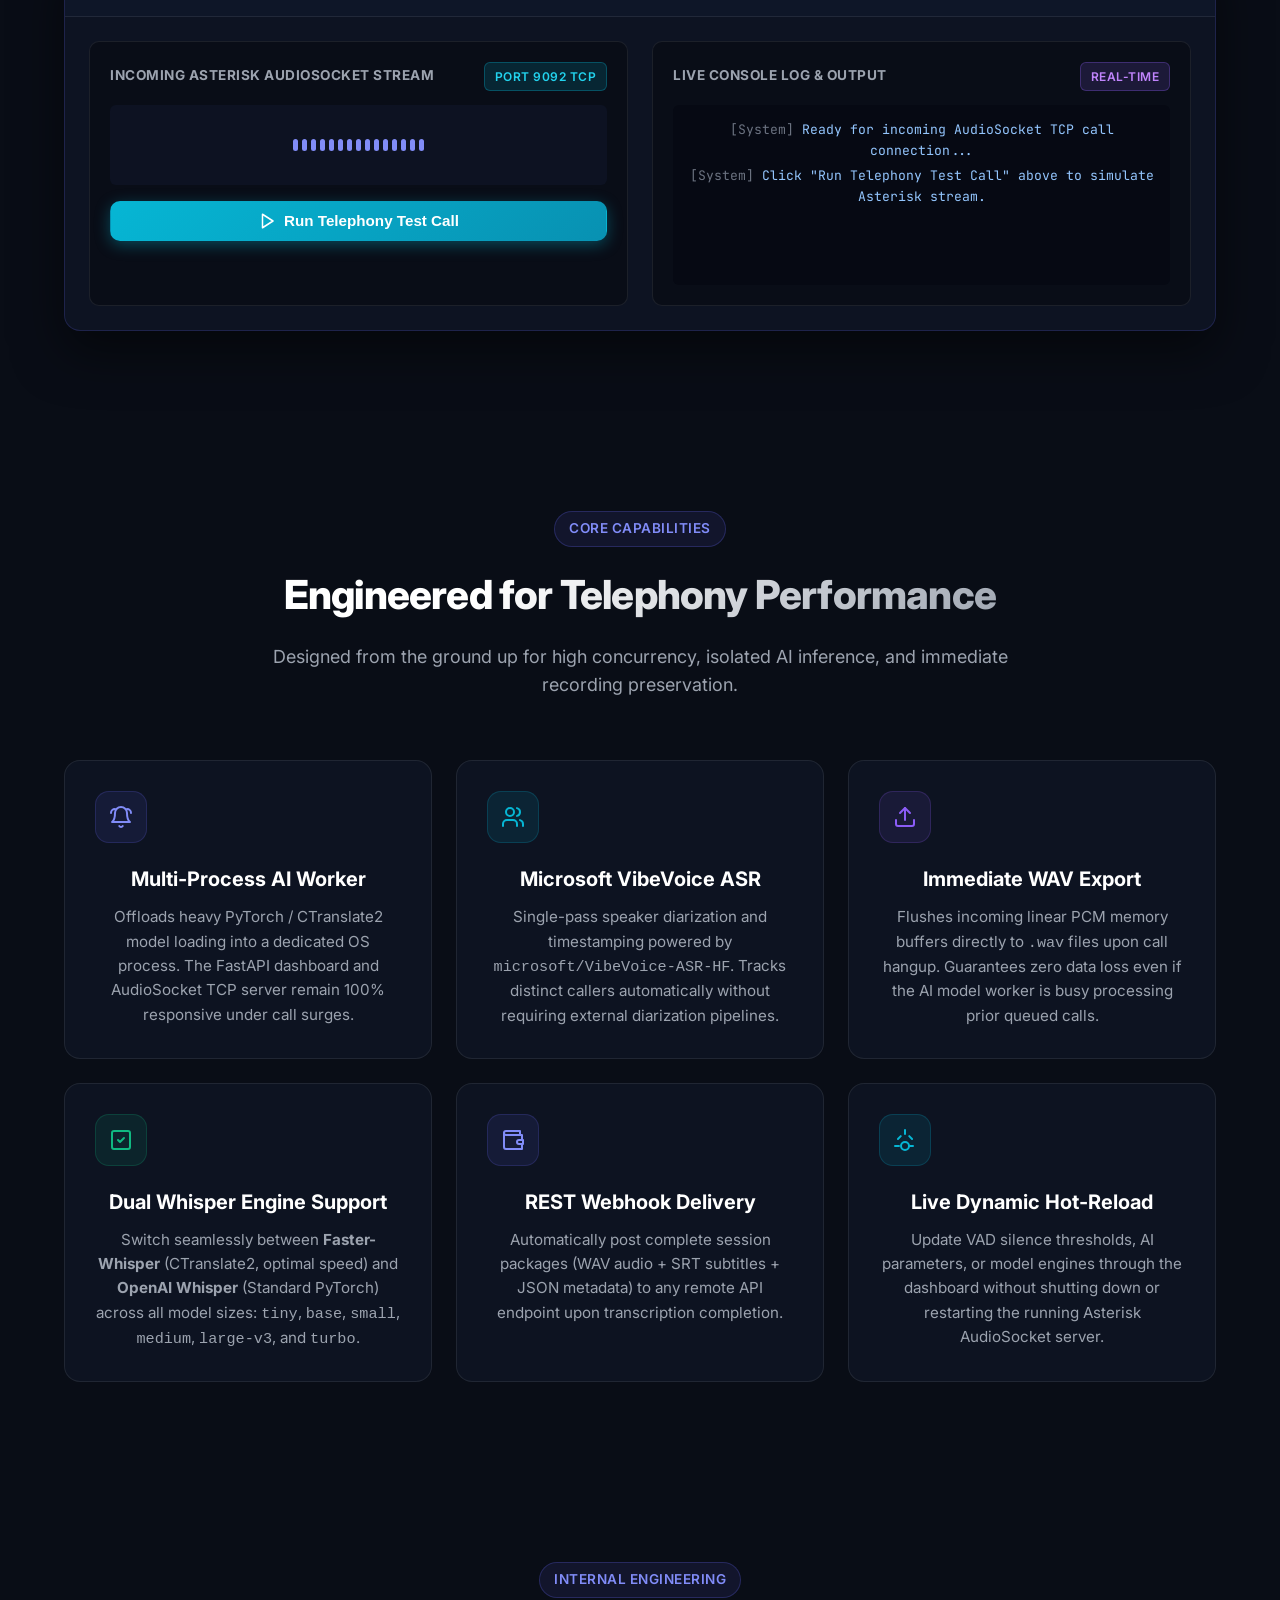
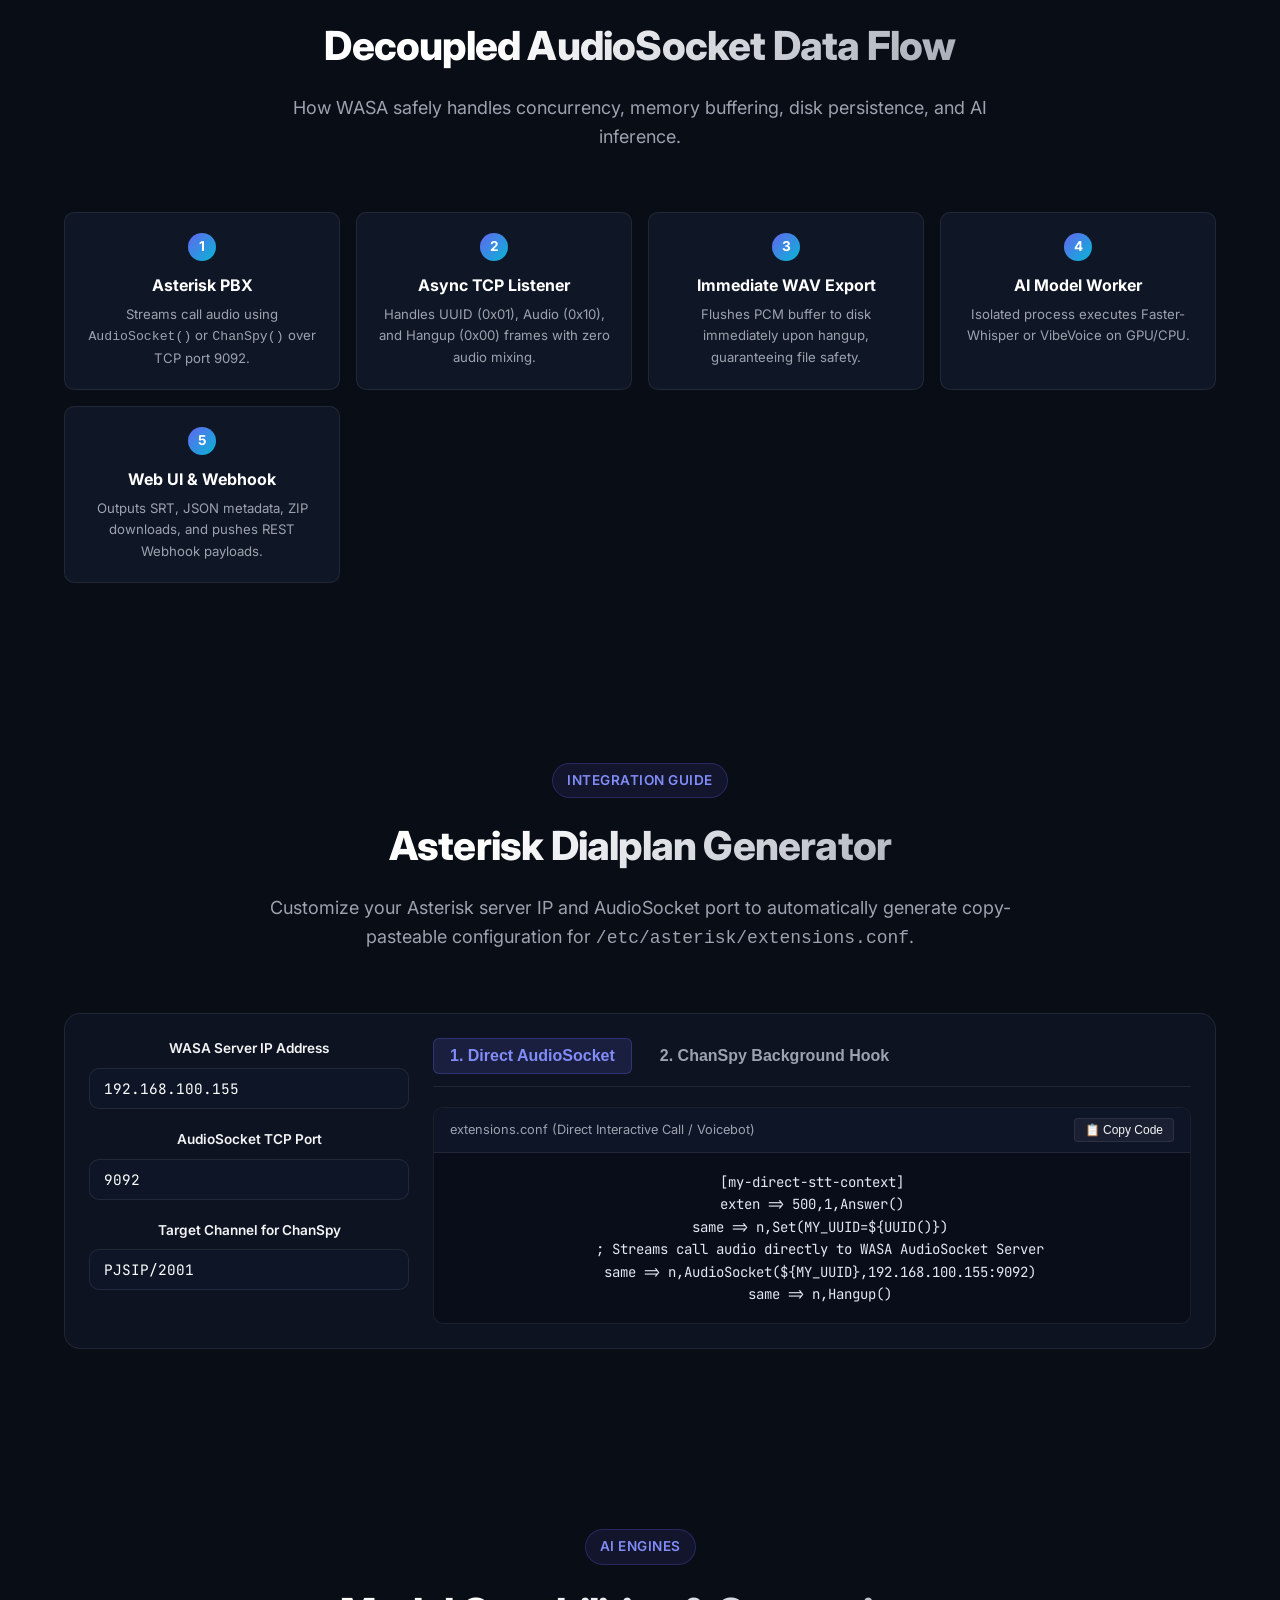
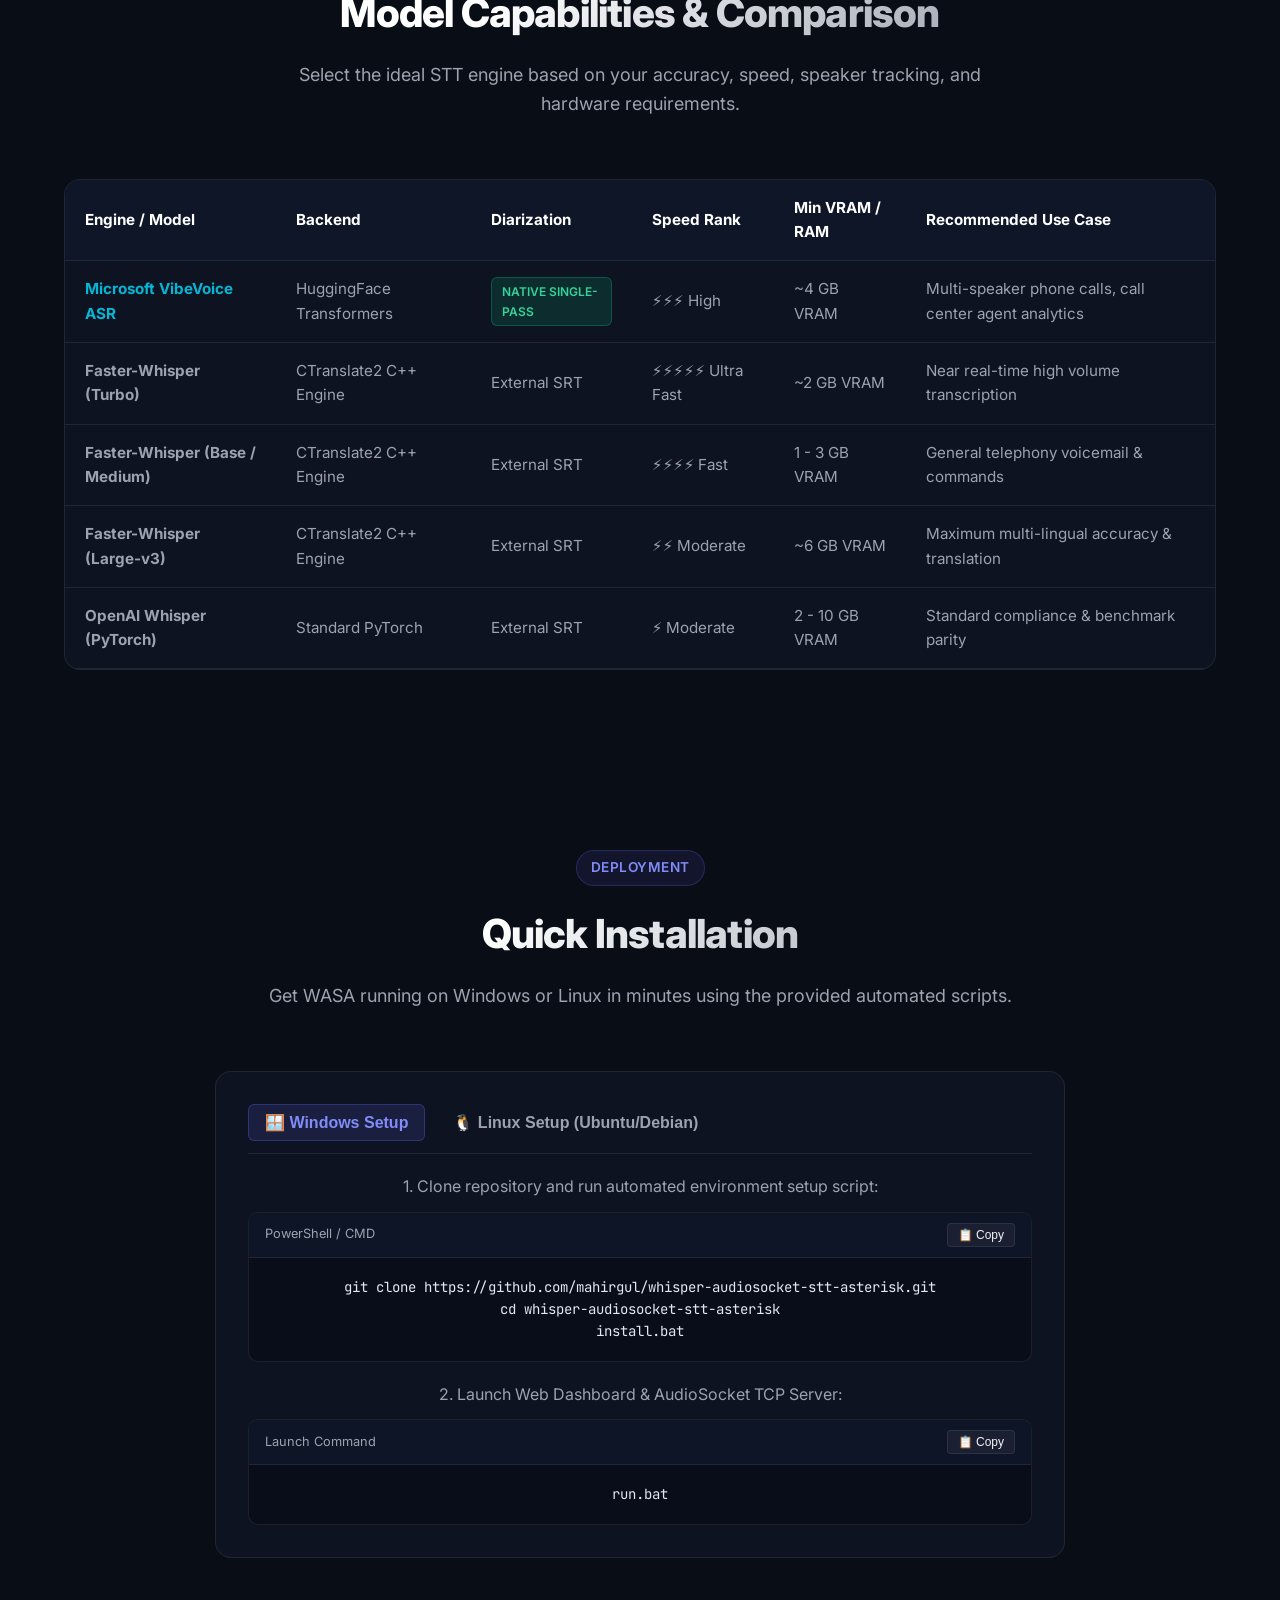
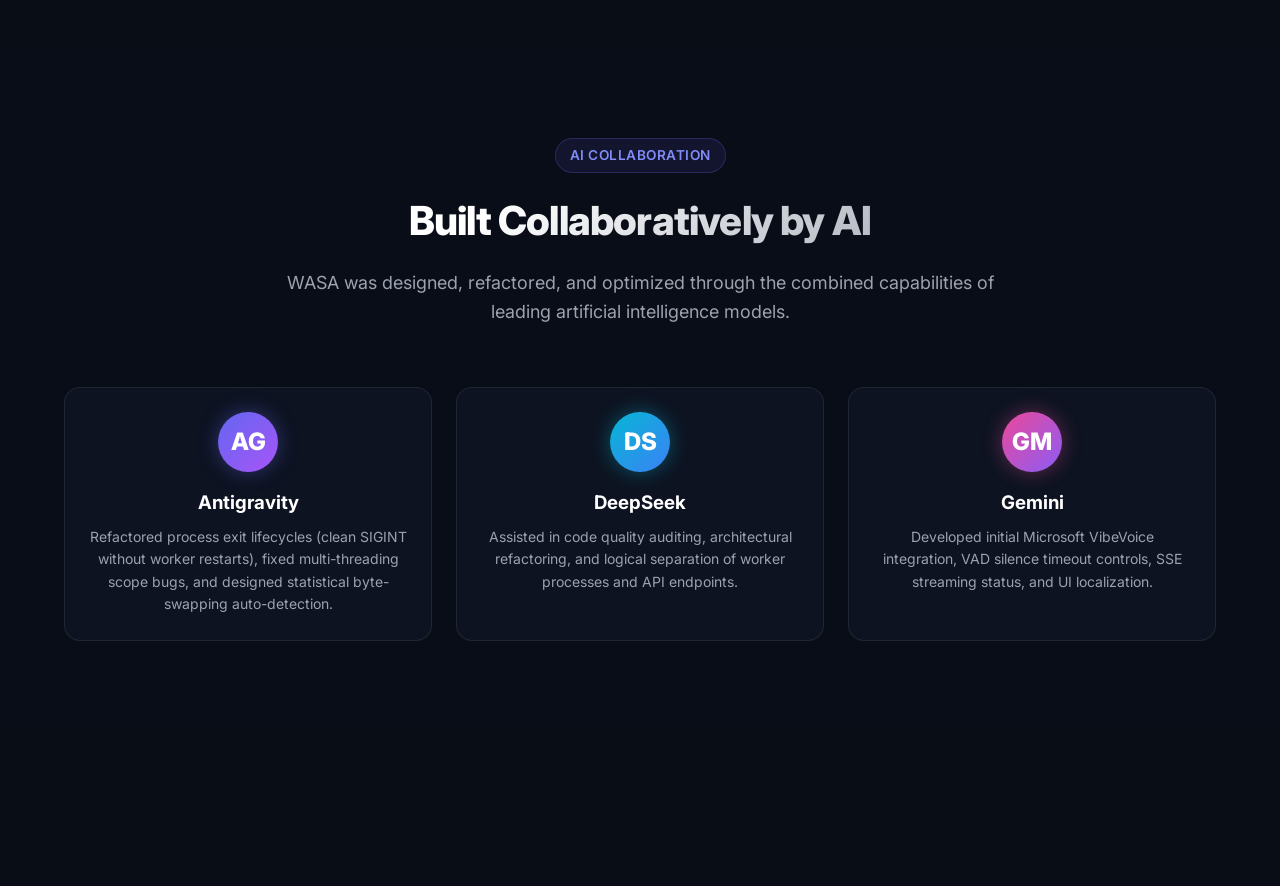
==== commit 0b5a7a18: "docs: move Legal Disclaimer section to top and ensure English-only text" ====
--- a/docs/index.html
+++ b/docs/index.html
@@ -33,13 +33,13 @@
       </a>
 
       <ul class="nav-links">
+        <li><a href="#disclaimer" class="nav-link">Disclaimer</a></li>
         <li><a href="#simulator" class="nav-link">Simulator</a></li>
         <li><a href="#features" class="nav-link">Features</a></li>
         <li><a href="#architecture" class="nav-link">Architecture</a></li>
         <li><a href="#dialplan" class="nav-link">Dialplan</a></li>
         <li><a href="#models" class="nav-link">Models</a></li>
         <li><a href="#installation" class="nav-link">Install</a></li>
-        <li><a href="#disclaimer" class="nav-link">License</a></li>
       </ul>
 
       <div class="nav-actions">
@@ -101,6 +101,32 @@
         <div class="stat-card">
           <div class="stat-value">9092</div>
           <div class="stat-label">Default AudioSocket TCP Port</div>
+        </div>
+      </div>
+    </div>
+  <!-- License & Legal Disclaimer Section (Top Notice) -->
+  <section id="disclaimer" style="padding: 40px 0; border-bottom: 1px solid rgba(255,255,255,0.08); background: rgba(15, 23, 42, 0.7);">
+    <div class="container">
+      <div style="max-width: 900px; margin: 0 auto; background: rgba(30, 41, 59, 0.7); border: 1px solid rgba(239, 68, 68, 0.35); border-radius: 16px; padding: 28px; box-shadow: 0 10px 30px rgba(0,0,0,0.3);">
+        <div style="display: flex; align-items: center; gap: 12px; margin-bottom: 16px;">
+          <span style="font-size: 1.8rem;">🤖</span>
+          <div>
+            <h3 style="color: #fff; margin: 0; font-size: 1.2rem;">AI-Developed Project & MIT License</h3>
+            <span style="color: var(--cyan); font-size: 0.825rem;">Engineered collaboratively by AI models (Antigravity, DeepSeek, Gemini)</span>
+          </div>
+        </div>
+
+        <p style="color: var(--text-muted); font-size: 0.9rem; line-height: 1.6; margin-bottom: 16px;">
+          This codebase was designed, engineered, and optimized through the collaborative capabilities of Artificial Intelligence (AI) models. It is released under the open-source <strong>MIT License</strong>.
+        </p>
+
+        <div style="background: rgba(239, 68, 68, 0.08); border-left: 4px solid #ef4444; padding: 14px 18px; border-radius: 8px;">
+          <h4 style="color: #f87171; margin-top: 0; margin-bottom: 6px; font-size: 0.95rem; display: flex; align-items: center; gap: 8px;">
+            ⚠️ Legal Disclaimer & Limitation of Liability
+          </h4>
+          <p style="color: #cbd5e1; font-size: 0.85rem; line-height: 1.55; margin: 0;">
+            <strong>NO WARRANTY & ZERO LIABILITY:</strong> THE SOFTWARE IS PROVIDED "AS IS", WITHOUT WARRANTY OF ANY KIND, EXPRESS OR IMPLIED. IN NO EVENT SHALL THE AUTHORS, COPYRIGHT HOLDERS, OR AI DEVELOPERS BE LIABLE FOR ANY CLAIM, DAMAGES, SYSTEM FAILURES, DATA LOSS, OR OTHER LIABILITY ARISING FROM THE USE OR INSTALLATION OF THIS SOFTWARE. USE ENTIRELY AT YOUR OWN RISK.
+          </p>
         </div>
       </div>
     </div>
@@ -496,39 +522,6 @@
     </div>
   </section>
 
-  <!-- License & Disclaimer Section -->
-  <section id="disclaimer" style="padding: 60px 0; border-top: 1px solid rgba(255,255,255,0.08); background: rgba(15, 23, 42, 0.6);">
-    <div class="container">
-      <div class="section-header">
-        <span class="section-tag">Legal & Notice</span>
-        <h2 class="section-title">License & Liability Disclaimer</h2>
-        <p class="section-desc">Important notice regarding AI code generation, open-source licensing, and limitation of liability.</p>
-      </div>
-
-      <div style="max-width: 850px; margin: 0 auto; background: rgba(30, 41, 59, 0.7); border: 1px solid rgba(239, 68, 68, 0.3); border-radius: 16px; padding: 32px; box-shadow: 0 10px 30px rgba(0,0,0,0.3);">
-        <div style="display: flex; align-items: center; gap: 12px; margin-bottom: 20px;">
-          <span style="font-size: 1.8rem;">🤖</span>
-          <div>
-            <h3 style="color: #fff; margin: 0; font-size: 1.25rem;">AI-Developed Project (Yapay Zekâ ile Geliştirilmiştir)</h3>
-            <span style="color: var(--cyan); font-size: 0.85rem;">Released under the Open-Source MIT License</span>
-          </div>
-        </div>
-
-        <p style="color: var(--text-muted); font-size: 0.925rem; line-height: 1.7; margin-bottom: 20px;">
-          This codebase was designed, engineered, and optimized through the collaborative capabilities of Artificial Intelligence (AI) models (<strong>Antigravity</strong>, <strong>DeepSeek</strong>, and <strong>Gemini</strong>).
-        </p>
-
-        <div style="background: rgba(239, 68, 68, 0.08); border-left: 4px solid #ef4444; padding: 16px 20px; border-radius: 8px; margin-bottom: 20px;">
-          <h4 style="color: #f87171; margin-top: 0; margin-bottom: 8px; font-size: 1rem; display: flex; align-items: center; gap: 8px;">
-            ⚠️ Disclaimer of Liability / Sorumluluk Reddi
-          </h4>
-          <p style="color: #cbd5e1; font-size: 0.875rem; line-height: 1.6; margin: 0;">
-            <strong>NO WARRANTY & ZERO RESPONSIBILITY:</strong> THE SOFTWARE IS PROVIDED "AS IS", WITHOUT WARRANTY OF ANY KIND, EXPRESS OR IMPLIED. IN NO EVENT SHALL THE AUTHORS, COPYRIGHT HOLDERS, OR AI DEVELOPERS BE LIABLE FOR ANY CLAIM, DAMAGES, SYSTEM FAILURES, DATA LOSS, OR OTHER LIABILITY ARISING FROM THE USE OR INSTALLATION OF THIS SOFTWARE.<br><br>
-            <em>Bu projenin kullanımından doğabilecek doğrudan veya dolaylı hiçbir zarardan, veri kaybından veya sistem aksaklığından geliştiriciler ve katkıda bulunanlar <strong>sorumlu tutulamaz (sorumluluk kabul edilmemektedir)</strong>.</em>
-          </p>
-        </div>
-      </div>
-    </div>
   </section>
 
   <!-- Fixed Bottom Footer -->
